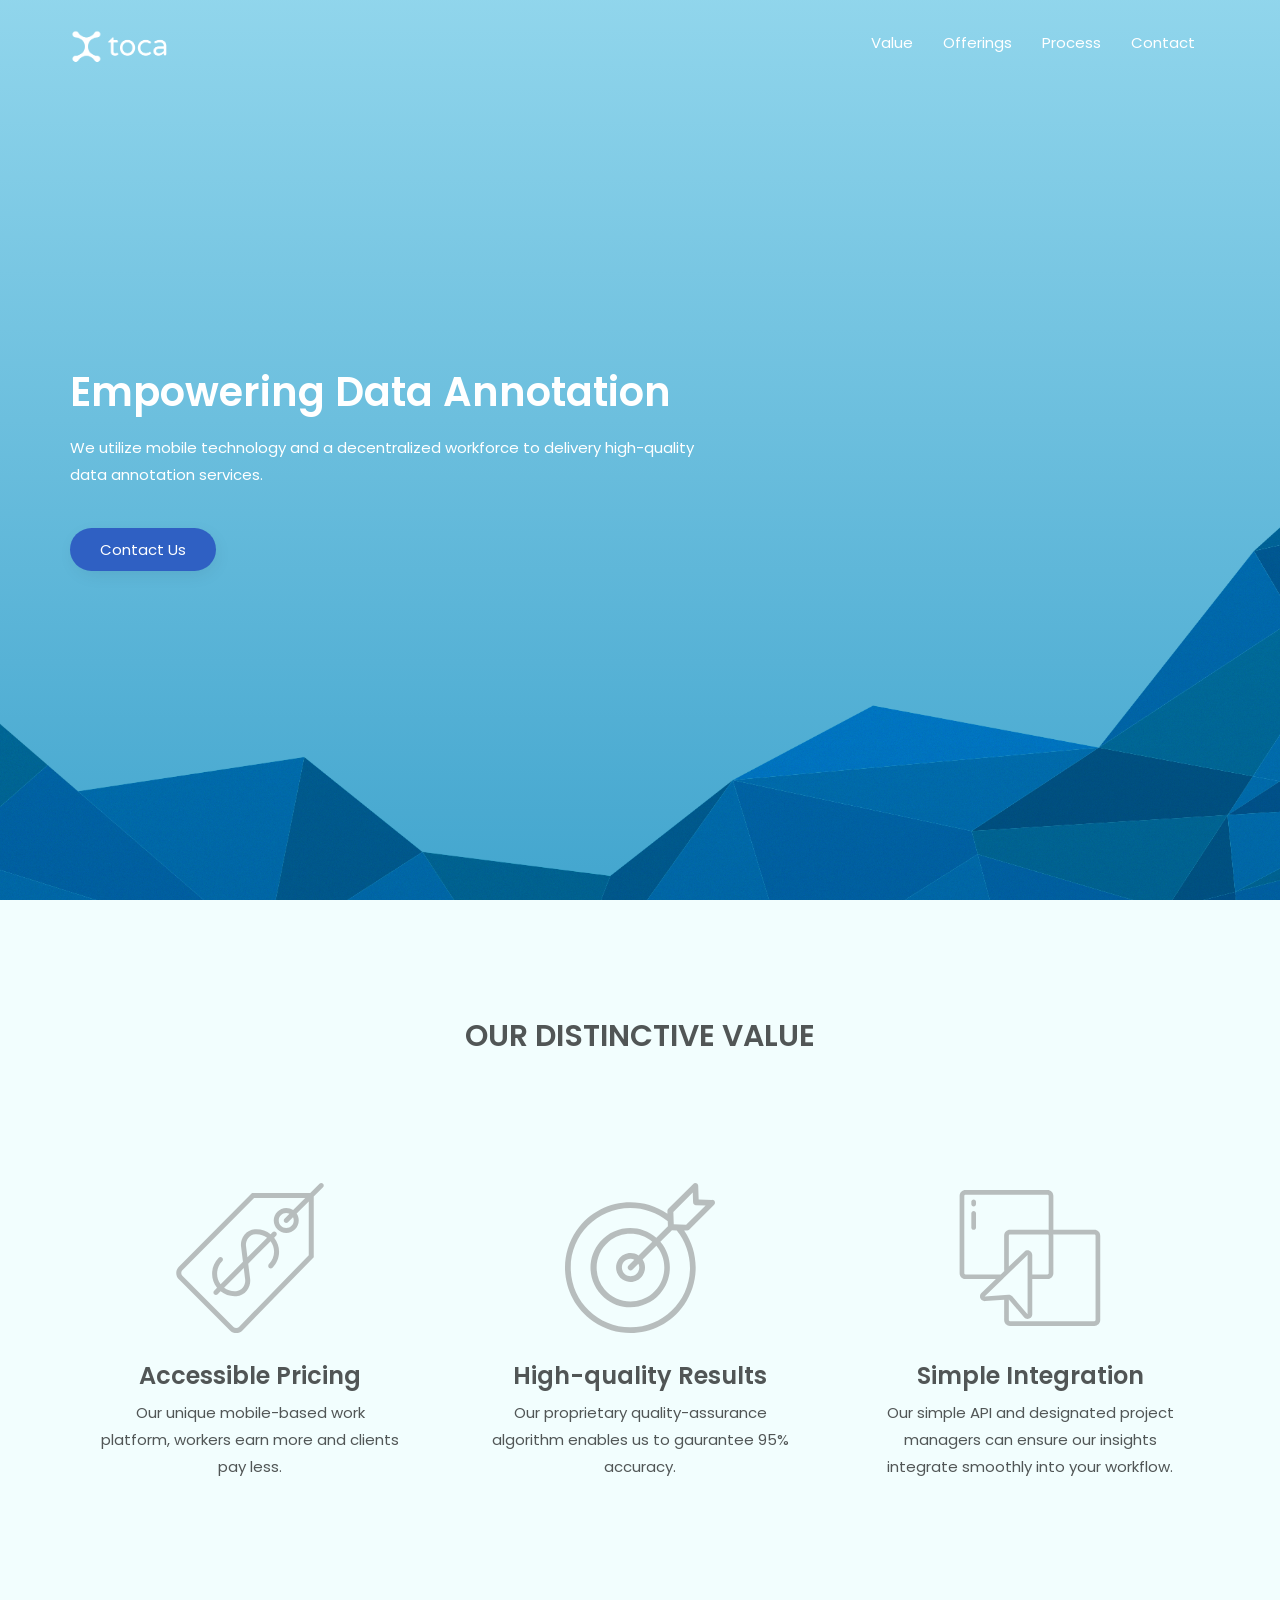
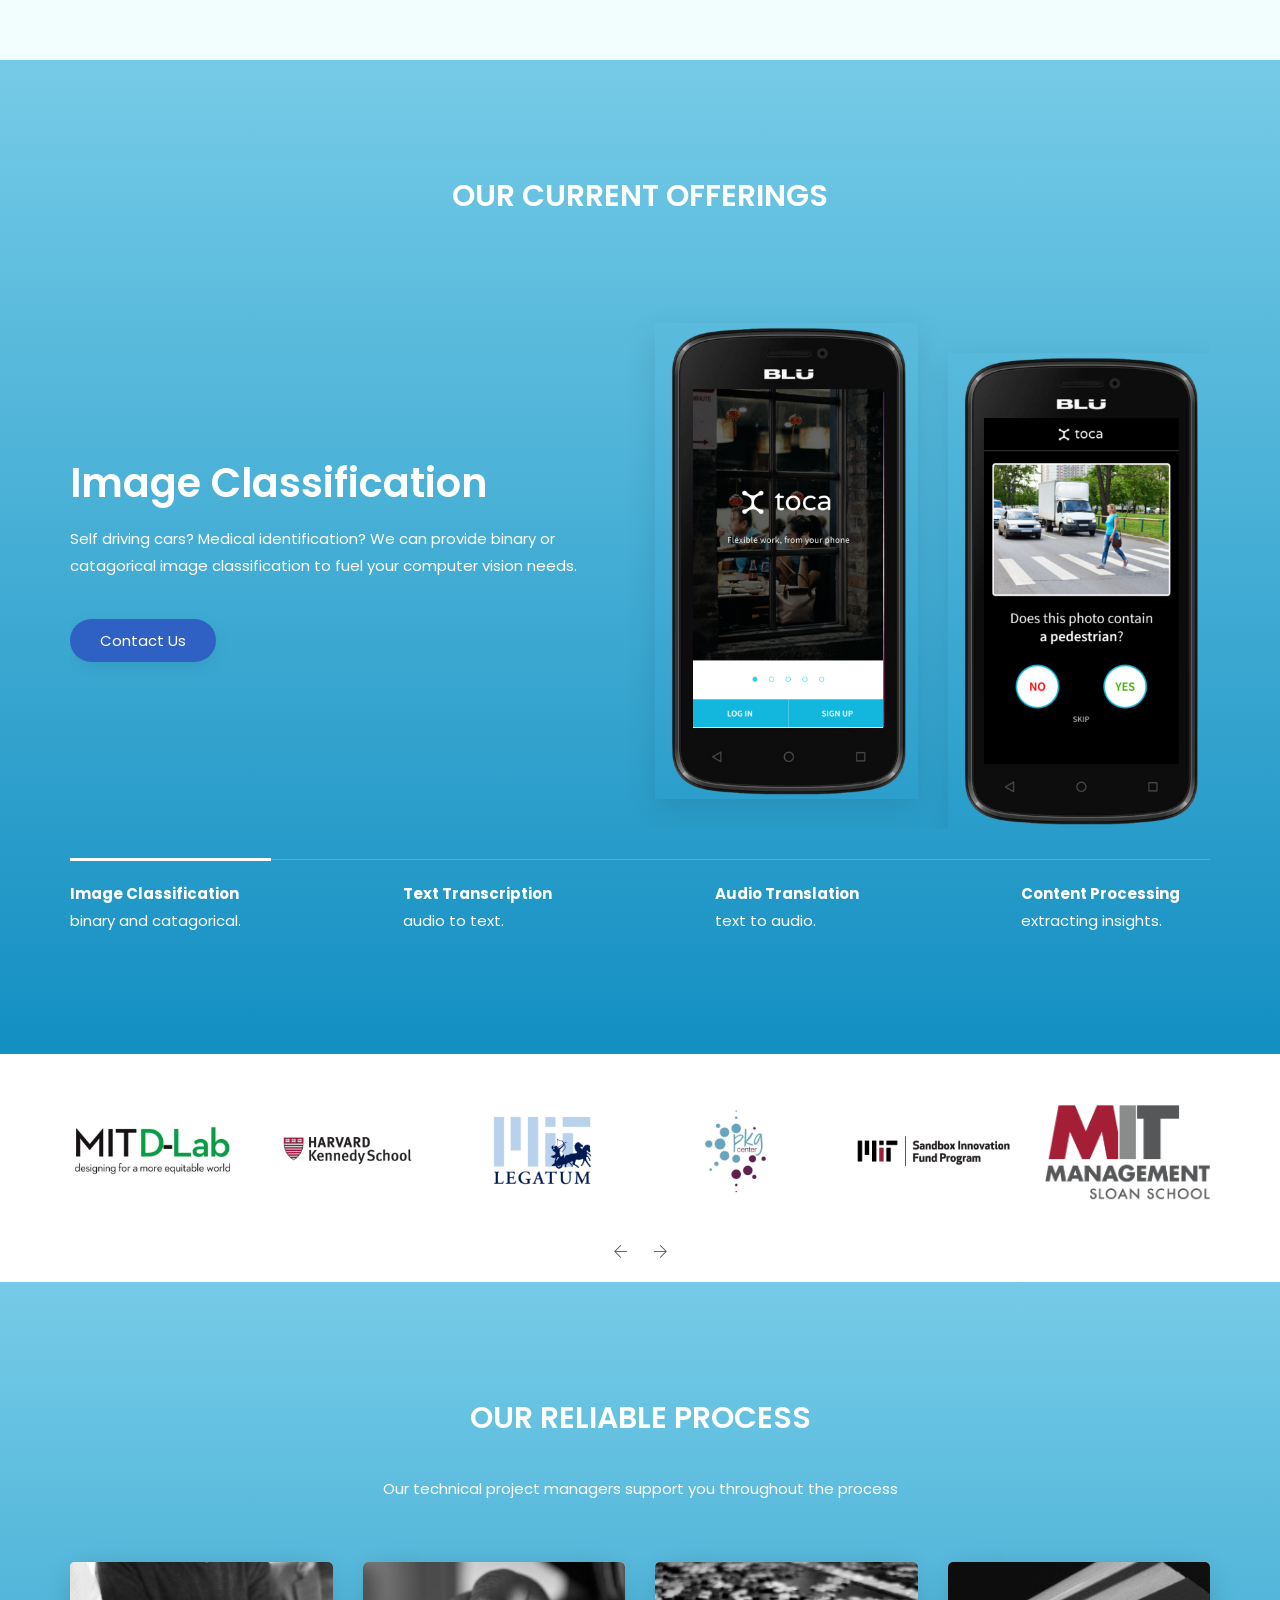
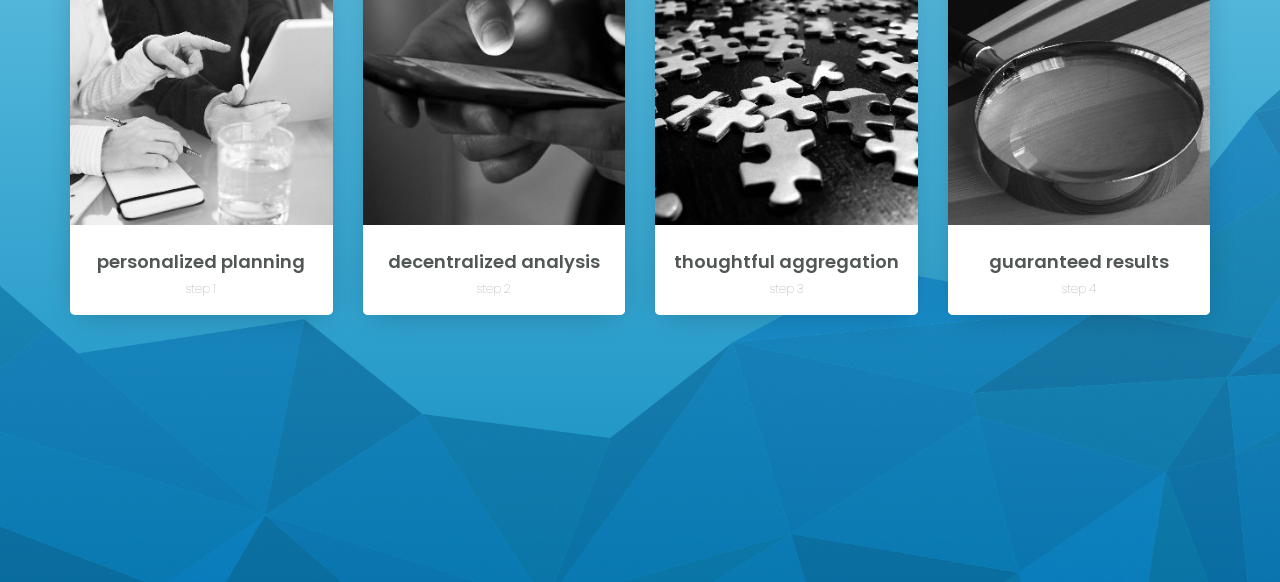
==== index.html @ 694d698c "Update client content and add user content" ====
<!doctype html>
<html class="no-js" lang="zxx">
<head>
    <meta charset="utf-8">
    <meta name="author" content="Toca-App">
    <meta name="description" content="Data annotation service company">
    <meta http-equiv="x-ua-compatible" content="ie=edge">
    <meta name="viewport" content="width=device-width, initial-scale=1.0">
    <title>Home</title>
    <link rel="apple-touch-icon" href="images/apple-touch-icon.png">
    <link rel="shortcut icon" type="image/ico" href="images/favicon.png" />
    <link rel="stylesheet" href="css/bootstrap.min.css">
    <link rel="stylesheet" href="css/owl.carousel.min.css">
    <link rel="stylesheet" href="css/themify-icons.css">
    <link rel="stylesheet" href="css/magnific-popup.css">
    <link rel="stylesheet" href="css/animate.css">
    <link rel="stylesheet" href="css/normalize.css">
    <link rel="stylesheet" href="style.css">
    <link rel="stylesheet" href="css/responsive.css">
    <script src="js/vendor/modernizr-2.8.3.min.js"></script>
</head>

<body data-spy="scroll" data-target="#primary-menu">
    <div class="preloader">
        <div class="sk-folding-cube">
            <div class="sk-cube1 sk-cube"></div>
            <div class="sk-cube2 sk-cube"></div>
            <div class="sk-cube4 sk-cube"></div>
            <div class="sk-cube3 sk-cube"></div>
        </div>
    </div>
    <div class="mainmenu-area" data-spy="affix" data-offset-top="100">
        <div class="container">
            <div class="navbar-header">
                <a href="#" class="navbar-brand logo">
                    <img src="images/icon.png" width="100px">              
                </a>
            </div>
            <nav class="collapse navbar-collapse" id="primary-menu">
                <ul class="nav navbar-nav navbar-right">
                    <li><a href="#value">Value</a></li>
                    <li><a href="#offerings">Offerings</a></li>
                    <li><a href="#process">Process</a></li>
                    <li><a href="contact.html">Contact</a></li>
                </ul>
            </nav>
        </div>
    </div>
    <header class="header-area overlay full-height relative v-center" id="home-page">
        <div class="absolute anlge-bg"></div>
        <div class="container">
            <div class="row v-center">
                <div class="col-xs-12 col-md-7 header-text">
                    <h2>Empowering Data Annotation</h2>
                    <p>We utilize mobile technology and a decentralized workforce to delivery high-quality data annotation services.</p>
                    <a href="contact.html" class="button">Contact Us</a>
                </div>
            </div>
        </div>
    </header>
    <section class="gray-bg section-padding" id="value">
        <div class="container">
            <div class="row">
                <div class="col-xs-12 col-sm-6 col-sm-offset-3 text-center">
                    <div class="page-title">
                        <h2>Our Distinctive Value</h2>
                    </div>
                </div>
            </div>
            <div class="row">
                <div class="col-xs-12 col-sm-6 col-md-4">
                    <div class="box">
                        <div class="box-icon">
                            <img src="images/value/price.svg" alt="" width="150">
                        </div>
                        <h3>Accessible Pricing</h3>
                        <p>Our unique mobile-based work platform, workers earn more and clients pay less.</p>
                    </div>
                </div>
                <div class="col-xs-12 col-sm-6 col-md-4">
                    <div class="box">
                        <div class="box-icon">
                            <img src="images/value/quality.svg" alt="" width="150">
                        </div>
                        <h3>High-quality Results</h3>
                        <p>Our proprietary quality-assurance algorithm enables us to gaurantee 95% accuracy.</p>
                    </div>
                </div>
                <div class="col-xs-12 col-sm-6 col-md-4">
                    <div class="box">
                        <div class="box-icon">
                            <img src="images/value/integration.svg" alt="" width="150">
                        </div>
                        <h3>Simple Integration</h3>
                        <p>Our simple API and designated project managers can ensure our insights integrate smoothly into your workflow.</p>
                    </div>
                </div>
            </div>
        </div>
    </section>
    <section class="angle-bg sky-bg section-padding" id="offerings">
        <div class="container">
            <div class="row">
                <div class="col-xs-12 col-sm-6 col-sm-offset-3 text-center">
                    <div class="page-title">
                        <h2>Our Current Offerings</h2>
                    </div>
                </div>
            </div>
            <div class="row">
                <div class="col-xs-12">
                    <div id="caption_slide" class="carousel slide caption-slider" data-ride="carousel">
                        <div class="carousel-inner" role="listbox">
                            <div class="item active row">
                                <div class="v-center">
                                    <div class="col-xs-12 col-md-6">
                                        <div class="caption-title" data-animation="animated fadeInUp">
                                            <h2>Image Classification</h2>
                                        </div>
                                        <div class="caption-desc" data-animation="animated fadeInUp">
                                            <p>Self driving cars? Medical identification? We can provide binary or catagorical image classification to fuel your computer vision needs. </p>
                                        </div>
                                        <div class="caption-button" data-animation="animated fadeInUp">
                                            <a href="contact.html" class="button">Contact Us</a>
                                        </div>
                                    </div>
                                    <div class="col-xs-6 col-md-3">
                                        <div class="caption-photo one" data-animation="animated fadeInRight">
                                            <img src="images/offerings/screen-log.png" alt="">
                                        </div>
                                    </div>
                                    <div class="col-xs-6 col-md-3">
                                        <div class="caption-photo two" data-animation="animated fadeInRight">
                                            <img src="images/offerings/screen-image.png" alt="">
                                        </div>
                                    </div>
                                </div>
                            </div>
                            <div class="item row">
                                <div class="v-center">
                                    <div class="col-xs-12 col-md-6">
                                        <div class="caption-title" data-animation="animated fadeInUp">
                                            <h2>Text Transcription</h2>
                                        </div>
                                        <div class="caption-desc" data-animation="animated fadeInUp">
                                            <p>Voice recognition? Instant translations? We can provide text transcription services to fuel your natural language processing development. </p>
                                        </div>
                                        <div class="caption-button" data-animation="animated fadeInUp">
                                            <a href="contact.html" class="button">Contact Us</a>
                                        </div>
                                    </div>
                                    <div class="col-xs-6 col-md-3">
                                        <div class="caption-photo one" data-animation="animated fadeInRight">
                                            <img src="images/offerings/screen-log.png" alt="">
                                        </div>
                                    </div>
                                    <div class="col-xs-6 col-md-3">
                                        <div class="caption-photo two" data-animation="animated fadeInRight">
                                            <img src="images/offerings/screen-menu.png" alt="">
                                        </div>
                                    </div>
                                </div>
                            </div>
                            <div class="item row">
                                <div class="v-center">
                                    <div class="col-xs-12 col-md-6">
                                        <div class="caption-title" data-animation="animated fadeInUp">
                                            <h2>Audio Translation</h2>
                                        </div>
                                        <div class="caption-desc" data-animation="animated fadeInUp">
                                            <p>Voice rendereing? Personal assistant development? We can provide audio translation to fuel your AI development.</p>
                                        </div>
                                        <div class="caption-button" data-animation="animated fadeInUp">
                                            <a href="contact.html" class="button">Contact Us</a>
                                        </div>
                                    </div>
                                    <div class="col-xs-6 col-md-3">
                                        <div class="caption-photo one" data-animation="animated fadeInRight">
                                            <img src="images/offerings/screen-log.png" alt="">
                                        </div>
                                    </div>
                                    <div class="col-xs-6 col-md-3">
                                        <div class="caption-photo two" data-animation="animated fadeInRight">
                                            <img src="images/offerings/screen-menu.png" alt="">
                                        </div>
                                    </div>
                                </div>
                            </div>
                            <div class="item row">
                                <div class="v-center">
                                    <div class="col-xs-12 col-md-6">
                                        <div class="caption-title" data-animation="animated fadeInUp">
                                            <h2>Content Processing</h2>
                                        </div>
                                        <div class="caption-desc" data-animation="animated fadeInUp">
                                            <p>Document classification? Summarizing? We can provide content processing to simplify your processes and workflows.</p>
                                        </div>
                                        <div class="caption-button" data-animation="animated fadeInUp">
                                            <a href="contact.html" class="button">Contact Us</a>
                                        </div>
                                    </div>
                                    <div class="col-xs-6 col-md-3">
                                        <div class="caption-photo one" data-animation="animated fadeInRight">
                                            <img src="images/offerings/screen-log.png" alt="">
                                        </div>
                                    </div>
                                    <div class="col-xs-6 col-md-3">
                                        <div class="caption-photo two" data-animation="animated fadeInRight">
                                            <img src="images/offerings/screen-menu.png" alt="">
                                        </div>
                                    </div>
                                </div>
                            </div>
                        </div>
                        <ol class="carousel-indicators caption-indector">
                            <li data-target="#caption_slide" data-slide-to="0" class="active">
                                <strong>Image Classification </strong> binary and catagorical.
                            </li>
                            <li data-target="#caption_slide" data-slide-to="1">
                                <strong>Text Transcription </strong> audio to text.
                            </li>
                            <li data-target="#caption_slide" data-slide-to="2">
                                <strong>Audio Translation </strong> text to audio.
                            </li>
                            <li data-target="#caption_slide" data-slide-to="3">
                                <strong>Content Processing</strong> extracting insights.
                            </li>
                        </ol>
                    </div>
                </div>
            </div>
        </div>
    </section>

    <section class="network-panel" id="network-panel">
        <div class="container">
            <div class="row text-center">
                <div class="col-xs-12">
                    <div class="clients">
                        <div class="item">
                            <img src="images/network/dlab.png" alt="D-Lab">
                        </div>
                        <div class="item">
                            <img src="images/network/hks.png" alt="Harvard Kennedy School">
                        </div>
                        <div class="item">
                            <img src="images/network/legatum.png" alt="Legatum Center">
                        </div>
                        <div class="item">
                            <img src="images/network/pkg.png" alt="PKG Center">
                        </div>
                        <div class="item">
                            <img src="images/network/sandbox.png" alt="Sandbox">
                        </div>
                        <div class="item">
                            <img src="images/network/mit_sloan_logo.jpg" alt="MIT Sloan">
                        </div>
                    </div>
                </div>
            </div>
        </div>
    </section>

    <footer class="footer-area relative sky-bg full-height" id="process">
        <div class="absolute footer-bg"></div>
        <div class="footer-top">
            <div class="container">
                <div class="row">
                    <div class="col-xs-12 col-sm-6 col-sm-offset-3 text-center">
                        <div class="page-title">
                            <h2>Our Reliable Process</h2>
                            <p>Our technical project managers support you throughout the process</p>
                        </div>
                    </div>
                </div>
                <div class="row">
                    <div class="col-xs-12 col-sm-6 col-md-3">
                        <div class="single-step">
                            <div class="step-photo">
                                <img src="images/process/conversation.jpg" alt="">
                            </div>
                            <div>
                                </br>
                                <h4>personalized planning</h4>
                                <h6>step 1</h6>
                            </div>
                            <h5 class="social-menu">
                                through a personal conversation, we will craft a service plan together
                            </h5>
                        </div>
                    </div>
                    <div class="col-xs-12 col-sm-6 col-md-3">
                        <div class="single-step">
                            <div class="step-photo">
                                <img src="images/process/decentralized.jpg" alt="">
                            </div>
                            <div>
                                </br>
                                <h4>decentralized analysis</h4>
                                <h6>step 2</h6>
                            </div>
                            <h5 class="social-menu">
                                leveraging our decentralized workforce, we will get eyes on your data quickly and efficiently.
                            </h5>
                        </div>
                    </div>
                    <div class="col-xs-12 col-sm-6 col-md-3">
                        <div class="single-step">
                            <div class="step-photo">
                                <img src="images/process/aggregate.jpg" alt="">
                            </div>
                            <div>
                                </br>
                                <h4>thoughtful aggregation</h4>
                                <h6>step 3</h6>
                            </div>
                            <h5 class="social-menu">
                                employing our proprietary aggregation algorithm, we can optimize your results.
                            </h5>
                        </div>
                    </div>
                    <div class="col-xs-12 col-sm-6 col-md-3">
                        <div class="single-step">
                            <div class="step-photo">
                                <img src="images/process/results.jpg" alt="">
                            </div>
                            <div>
                                </br>
                                <h4>guaranteed results</h4>
                                <h6>step 4</h6>
                            </div>
                            <h5 class="social-menu">
                                through our industry-leading process, we guarantee accurate, on-time results.
                            </h5>
                        </div>
                    </div>
                </div>
            </div>
        </div>
    </footer>
    <script src="js/vendor/jquery-1.12.4.min.js"></script>
    <script src="js/vendor/bootstrap.min.js"></script>
    <script src="js/owl.carousel.min.js"></script>
    <script src="js/contact-form.js"></script>
    <script src="js/jquery.parallax-1.1.3.js"></script>
    <script src="js/scrollUp.min.js"></script>
    <script src="js/magnific-popup.min.js"></script>
    <script src="js/wow.min.js"></script>
    <script src="js/main.js"></script>
</body>
</html>
---- css/themify-icons.css ----
@font-face {
	font-family: 'themify';
	src:url('../fonts/themify.eot?-fvbane');
	src:url('../fonts/themify.eot?#iefix-fvbane') format('embedded-opentype'),
		url('../fonts/themify.woff?-fvbane') format('woff'),
		url('../fonts/themify.ttf?-fvbane') format('truetype'),
		url('../fonts/themify.svg?-fvbane#themify') format('svg');
	font-weight: normal;
	font-style: normal;
}

[class^="ti-"], [class*=" ti-"] {
	font-family: 'themify';
	speak: none;
	font-style: normal;
	font-weight: normal;
	font-variant: normal;
	text-transform: none;
	line-height: 1;

	/* Better Font Rendering =========== */
	-webkit-font-smoothing: antialiased;
	-moz-osx-font-smoothing: grayscale;
}

.ti-wand:before {
	content: "\e600";
}
.ti-volume:before {
	content: "\e601";
}
.ti-user:before {
	content: "\e602";
}
.ti-unlock:before {
	content: "\e603";
}
.ti-unlink:before {
	content: "\e604";
}
.ti-trash:before {
	content: "\e605";
}
.ti-thought:before {
	content: "\e606";
}
.ti-target:before {
	content: "\e607";
}
.ti-tag:before {
	content: "\e608";
}
.ti-tablet:before {
	content: "\e609";
}
.ti-star:before {
	content: "\e60a";
}
.ti-spray:before {
	content: "\e60b";
}
.ti-signal:before {
	content: "\e60c";
}
.ti-shopping-cart:before {
	content: "\e60d";
}
.ti-shopping-cart-full:before {
	content: "\e60e";
}
.ti-settings:before {
	content: "\e60f";
}
.ti-search:before {
	content: "\e610";
}
.ti-zoom-in:before {
	content: "\e611";
}
.ti-zoom-out:before {
	content: "\e612";
}
.ti-cut:before {
	content: "\e613";
}
.ti-ruler:before {
	content: "\e614";
}
.ti-ruler-pencil:before {
	content: "\e615";
}
.ti-ruler-alt:before {
	content: "\e616";
}
.ti-bookmark:before {
	content: "\e617";
}
.ti-bookmark-alt:before {
	content: "\e618";
}
.ti-reload:before {
	content: "\e619";
}
.ti-plus:before {
	content: "\e61a";
}
.ti-pin:before {
	content: "\e61b";
}
.ti-pencil:before {
	content: "\e61c";
}
.ti-pencil-alt:before {
	content: "\e61d";
}
.ti-paint-roller:before {
	content: "\e61e";
}
.ti-paint-bucket:before {
	content: "\e61f";
}
.ti-na:before {
	content: "\e620";
}
.ti-mobile:before {
	content: "\e621";
}
.ti-minus:before {
	content: "\e622";
}
.ti-medall:before {
	content: "\e623";
}
.ti-medall-alt:before {
	content: "\e624";
}
.ti-marker:before {
	content: "\e625";
}
.ti-marker-alt:before {
	content: "\e626";
}
.ti-arrow-up:before {
	content: "\e627";
}
.ti-arrow-right:before {
	content: "\e628";
}
.ti-arrow-left:before {
	content: "\e629";
}
.ti-arrow-down:before {
	content: "\e62a";
}
.ti-lock:before {
	content: "\e62b";
}
.ti-location-arrow:before {
	content: "\e62c";
}
.ti-link:before {
	content: "\e62d";
}
.ti-layout:before {
	content: "\e62e";
}
.ti-layers:before {
	content: "\e62f";
}
.ti-layers-alt:before {
	content: "\e630";
}
.ti-key:before {
	content: "\e631";
}
.ti-import:before {
	content: "\e632";
}
.ti-image:before {
	content: "\e633";
}
.ti-heart:before {
	content: "\e634";
}
.ti-heart-broken:before {
	content: "\e635";
}
.ti-hand-stop:before {
	content: "\e636";
}
.ti-hand-open:before {
	content: "\e637";
}
.ti-hand-drag:before {
	content: "\e638";
}
.ti-folder:before {
	content: "\e639";
}
.ti-flag:before {
	content: "\e63a";
}
.ti-flag-alt:before {
	content: "\e63b";
}
.ti-flag-alt-2:before {
	content: "\e63c";
}
.ti-eye:before {
	content: "\e63d";
}
.ti-export:before {
	content: "\e63e";
}
.ti-exchange-vertical:before {
	content: "\e63f";
}
.ti-desktop:before {
	content: "\e640";
}
.ti-cup:before {
	content: "\e641";
}
.ti-crown:before {
	content: "\e642";
}
.ti-comments:before {
	content: "\e643";
}
.ti-comment:before {
	content: "\e644";
}
.ti-comment-alt:before {
	content: "\e645";
}
.ti-close:before {
	content: "\e646";
}
.ti-clip:before {
	content: "\e647";
}
.ti-angle-up:before {
	content: "\e648";
}
.ti-angle-right:before {
	content: "\e649";
}
.ti-angle-left:before {
	content: "\e64a";
}
.ti-angle-down:before {
	content: "\e64b";
}
.ti-check:before {
	content: "\e64c";
}
.ti-check-box:before {
	content: "\e64d";
}
.ti-camera:before {
	content: "\e64e";
}
.ti-announcement:before {
	content: "\e64f";
}
.ti-brush:before {
	content: "\e650";
}
.ti-briefcase:before {
	content: "\e651";
}
.ti-bolt:before {
	content: "\e652";
}
.ti-bolt-alt:before {
	content: "\e653";
}
.ti-blackboard:before {
	content: "\e654";
}
.ti-bag:before {
	content: "\e655";
}
.ti-move:before {
	content: "\e656";
}
.ti-arrows-vertical:before {
	content: "\e657";
}
.ti-arrows-horizontal:before {
	content: "\e658";
}
.ti-fullscreen:before {
	content: "\e659";
}
.ti-arrow-top-right:before {
	content: "\e65a";
}
.ti-arrow-top-left:before {
	content: "\e65b";
}
.ti-arrow-circle-up:before {
	content: "\e65c";
}
.ti-arrow-circle-right:before {
	content: "\e65d";
}
.ti-arrow-circle-left:before {
	content: "\e65e";
}
.ti-arrow-circle-down:before {
	content: "\e65f";
}
.ti-angle-double-up:before {
	content: "\e660";
}
.ti-angle-double-right:before {
	content: "\e661";
}
.ti-angle-double-left:before {
	content: "\e662";
}
.ti-angle-double-down:before {
	content: "\e663";
}
.ti-zip:before {
	content: "\e664";
}
.ti-world:before {
	content: "\e665";
}
.ti-wheelchair:before {
	content: "\e666";
}
.ti-view-list:before {
	content: "\e667";
}
.ti-view-list-alt:before {
	content: "\e668";
}
.ti-view-grid:before {
	content: "\e669";
}
.ti-uppercase:before {
	content: "\e66a";
}
.ti-upload:before {
	content: "\e66b";
}
.ti-underline:before {
	content: "\e66c";
}
.ti-truck:before {
	content: "\e66d";
}
.ti-timer:before {
	content: "\e66e";
}
.ti-ticket:before {
	content: "\e66f";
}
.ti-thumb-up:before {
	content: "\e670";
}
.ti-thumb-down:before {
	content: "\e671";
}
.ti-text:before {
	content: "\e672";
}
.ti-stats-up:before {
	content: "\e673";
}
.ti-stats-down:before {
	content: "\e674";
}
.ti-split-v:before {
	content: "\e675";
}
.ti-split-h:before {
	content: "\e676";
}
.ti-smallcap:before {
	content: "\e677";
}
.ti-shine:before {
	content: "\e678";
}
.ti-shift-right:before {
	content: "\e679";
}
.ti-shift-left:before {
	content: "\e67a";
}
.ti-shield:before {
	content: "\e67b";
}
.ti-notepad:before {
	content: "\e67c";
}
.ti-server:before {
	content: "\e67d";
}
.ti-quote-right:before {
	content: "\e67e";
}
.ti-quote-left:before {
	content: "\e67f";
}
.ti-pulse:before {
	content: "\e680";
}
.ti-printer:before {
	content: "\e681";
}
.ti-power-off:before {
	content: "\e682";
}
.ti-plug:before {
	content: "\e683";
}
.ti-pie-chart:before {
	content: "\e684";
}
.ti-paragraph:before {
	content: "\e685";
}
.ti-panel:before {
	content: "\e686";
}
.ti-package:before {
	content: "\e687";
}
.ti-music:before {
	content: "\e688";
}
.ti-music-alt:before {
	content: "\e689";
}
.ti-mouse:before {
	content: "\e68a";
}
.ti-mouse-alt:before {
	content: "\e68b";
}
.ti-money:before {
	content: "\e68c";
}
.ti-microphone:before {
	content: "\e68d";
}
.ti-menu:before {
	content: "\e68e";
}
.ti-menu-alt:before {
	content: "\e68f";
}
.ti-map:before {
	content: "\e690";
}
.ti-map-alt:before {
	content: "\e691";
}
.ti-loop:before {
	content: "\e692";
}
.ti-location-pin:before {
	content: "\e693";
}
.ti-list:before {
	content: "\e694";
}
.ti-light-bulb:before {
	content: "\e695";
}
.ti-Italic:before {
	content: "\e696";
}
.ti-info:before {
	content: "\e697";
}
.ti-infinite:before {
	content: "\e698";
}
.ti-id-badge:before {
	content: "\e699";
}
.ti-hummer:before {
	content: "\e69a";
}
.ti-home:before {
	content: "\e69b";
}
.ti-help:before {
	content: "\e69c";
}
.ti-headphone:before {
	content: "\e69d";
}
.ti-harddrives:before {
	content: "\e69e";
}
.ti-harddrive:before {
	content: "\e69f";
}
.ti-gift:before {
	content: "\e6a0";
}
.ti-game:before {
	content: "\e6a1";
}
.ti-filter:before {
	content: "\e6a2";
}
.ti-files:before {
	content: "\e6a3";
}
.ti-file:before {
	content: "\e6a4";
}
.ti-eraser:before {
	content: "\e6a5";
}
.ti-envelope:before {
	content: "\e6a6";
}
.ti-download:before {
	content: "\e6a7";
}
.ti-direction:before {
	content: "\e6a8";
}
.ti-direction-alt:before {
	content: "\e6a9";
}
.ti-dashboard:before {
	content: "\e6aa";
}
.ti-control-stop:before {
	content: "\e6ab";
}
.ti-control-shuffle:before {
	content: "\e6ac";
}
.ti-control-play:before {
	content: "\e6ad";
}
.ti-control-pause:before {
	content: "\e6ae";
}
.ti-control-forward:before {
	content: "\e6af";
}
.ti-control-backward:before {
	content: "\e6b0";
}
.ti-cloud:before {
	content: "\e6b1";
}
.ti-cloud-up:before {
	content: "\e6b2";
}
.ti-cloud-down:before {
	content: "\e6b3";
}
.ti-clipboard:before {
	content: "\e6b4";
}
.ti-car:before {
	content: "\e6b5";
}
.ti-calendar:before {
	content: "\e6b6";
}
.ti-book:before {
	content: "\e6b7";
}
.ti-bell:before {
	content: "\e6b8";
}
.ti-basketball:before {
	content: "\e6b9";
}
.ti-bar-chart:before {
	content: "\e6ba";
}
.ti-bar-chart-alt:before {
	content: "\e6bb";
}
.ti-back-right:before {
	content: "\e6bc";
}
.ti-back-left:before {
	content: "\e6bd";
}
.ti-arrows-corner:before {
	content: "\e6be";
}
.ti-archive:before {
	content: "\e6bf";
}
.ti-anchor:before {
	content: "\e6c0";
}
.ti-align-right:before {
	content: "\e6c1";
}
.ti-align-left:before {
	content: "\e6c2";
}
.ti-align-justify:before {
	content: "\e6c3";
}
.ti-align-center:before {
	content: "\e6c4";
}
.ti-alert:before {
	content: "\e6c5";
}
.ti-alarm-clock:before {
	content: "\e6c6";
}
.ti-agenda:before {
	content: "\e6c7";
}
.ti-write:before {
	content: "\e6c8";
}
.ti-window:before {
	content: "\e6c9";
}
.ti-widgetized:before {
	content: "\e6ca";
}
.ti-widget:before {
	content: "\e6cb";
}
.ti-widget-alt:before {
	content: "\e6cc";
}
.ti-wallet:before {
	content: "\e6cd";
}
.ti-video-clapper:before {
	content: "\e6ce";
}
.ti-video-camera:before {
	content: "\e6cf";
}
.ti-vector:before {
	content: "\e6d0";
}
.ti-themify-logo:before {
	content: "\e6d1";
}
.ti-themify-favicon:before {
	content: "\e6d2";
}
.ti-themify-favicon-alt:before {
	content: "\e6d3";
}
.ti-support:before {
	content: "\e6d4";
}
.ti-stamp:before {
	content: "\e6d5";
}
.ti-split-v-alt:before {
	content: "\e6d6";
}
.ti-slice:before {
	content: "\e6d7";
}
.ti-shortcode:before {
	content: "\e6d8";
}
.ti-shift-right-alt:before {
	content: "\e6d9";
}
.ti-shift-left-alt:before {
	content: "\e6da";
}
.ti-ruler-alt-2:before {
	content: "\e6db";
}
.ti-receipt:before {
	content: "\e6dc";
}
.ti-pin2:before {
	content: "\e6dd";
}
.ti-pin-alt:before {
	content: "\e6de";
}
.ti-pencil-alt2:before {
	content: "\e6df";
}
.ti-palette:before {
	content: "\e6e0";
}
.ti-more:before {
	content: "\e6e1";
}
.ti-more-alt:before {
	content: "\e6e2";
}
.ti-microphone-alt:before {
	content: "\e6e3";
}
.ti-magnet:before {
	content: "\e6e4";
}
.ti-line-double:before {
	content: "\e6e5";
}
.ti-line-dotted:before {
	content: "\e6e6";
}
.ti-line-dashed:before {
	content: "\e6e7";
}
.ti-layout-width-full:before {
	content: "\e6e8";
}
.ti-layout-width-default:before {
	content: "\e6e9";
}
.ti-layout-width-default-alt:before {
	content: "\e6ea";
}
.ti-layout-tab:before {
	content: "\e6eb";
}
.ti-layout-tab-window:before {
	content: "\e6ec";
}
.ti-layout-tab-v:before {
	content: "\e6ed";
}
.ti-layout-tab-min:before {
	content: "\e6ee";
}
.ti-layout-slider:before {
	content: "\e6ef";
}
.ti-layout-slider-alt:before {
	content: "\e6f0";
}
.ti-layout-sidebar-right:before {
	content: "\e6f1";
}
.ti-layout-sidebar-none:before {
	content: "\e6f2";
}
.ti-layout-sidebar-left:before {
	content: "\e6f3";
}
.ti-layout-placeholder:before {
	content: "\e6f4";
}
.ti-layout-menu:before {
	content: "\e6f5";
}
.ti-layout-menu-v:before {
	content: "\e6f6";
}
.ti-layout-menu-separated:before {
	content: "\e6f7";
}
.ti-layout-menu-full:before {
	content: "\e6f8";
}
.ti-layout-media-right-alt:before {
	content: "\e6f9";
}
.ti-layout-media-right:before {
	content: "\e6fa";
}
.ti-layout-media-overlay:before {
	content: "\e6fb";
}
.ti-layout-media-overlay-alt:before {
	content: "\e6fc";
}
.ti-layout-media-overlay-alt-2:before {
	content: "\e6fd";
}
.ti-layout-media-left-alt:before {
	content: "\e6fe";
}
.ti-layout-media-left:before {
	content: "\e6ff";
}
.ti-layout-media-center-alt:before {
	content: "\e700";
}
.ti-layout-media-center:before {
	content: "\e701";
}
.ti-layout-list-thumb:before {
	content: "\e702";
}
.ti-layout-list-thumb-alt:before {
	content: "\e703";
}
.ti-layout-list-post:before {
	content: "\e704";
}
.ti-layout-list-large-image:before {
	content: "\e705";
}
.ti-layout-line-solid:before {
	content: "\e706";
}
.ti-layout-grid4:before {
	content: "\e707";
}
.ti-layout-grid3:before {
	content: "\e708";
}
.ti-layout-grid2:before {
	content: "\e709";
}
.ti-layout-grid2-thumb:before {
	content: "\e70a";
}
.ti-layout-cta-right:before {
	content: "\e70b";
}
.ti-layout-cta-left:before {
	content: "\e70c";
}
.ti-layout-cta-center:before {
	content: "\e70d";
}
.ti-layout-cta-btn-right:before {
	content: "\e70e";
}
.ti-layout-cta-btn-left:before {
	content: "\e70f";
}
.ti-layout-column4:before {
	content: "\e710";
}
.ti-layout-column3:before {
	content: "\e711";
}
.ti-layout-column2:before {
	content: "\e712";
}
.ti-layout-accordion-separated:before {
	content: "\e713";
}
.ti-layout-accordion-merged:before {
	content: "\e714";
}
.ti-layout-accordion-list:before {
	content: "\e715";
}
.ti-ink-pen:before {
	content: "\e716";
}
.ti-info-alt:before {
	content: "\e717";
}
.ti-help-alt:before {
	content: "\e718";
}
.ti-headphone-alt:before {
	content: "\e719";
}
.ti-hand-point-up:before {
	content: "\e71a";
}
.ti-hand-point-right:before {
	content: "\e71b";
}
.ti-hand-point-left:before {
	content: "\e71c";
}
.ti-hand-point-down:before {
	content: "\e71d";
}
.ti-gallery:before {
	content: "\e71e";
}
.ti-face-smile:before {
	content: "\e71f";
}
.ti-face-sad:before {
	content: "\e720";
}
.ti-credit-card:before {
	content: "\e721";
}
.ti-control-skip-forward:before {
	content: "\e722";
}
.ti-control-skip-backward:before {
	content: "\e723";
}
.ti-control-record:before {
	content: "\e724";
}
.ti-control-eject:before {
	content: "\e725";
}
.ti-comments-smiley:before {
	content: "\e726";
}
.ti-brush-alt:before {
	content: "\e727";
}
.ti-youtube:before {
	content: "\e728";
}
.ti-vimeo:before {
	content: "\e729";
}
.ti-twitter:before {
	content: "\e72a";
}
.ti-time:before {
	content: "\e72b";
}
.ti-tumblr:before {
	content: "\e72c";
}
.ti-skype:before {
	content: "\e72d";
}
.ti-share:before {
	content: "\e72e";
}
.ti-share-alt:before {
	content: "\e72f";
}
.ti-rocket:before {
	content: "\e730";
}
.ti-pinterest:before {
	content: "\e731";
}
.ti-new-window:before {
	content: "\e732";
}
.ti-microsoft:before {
	content: "\e733";
}
.ti-list-ol:before {
	content: "\e734";
}
.ti-linkedin:before {
	content: "\e735";
}
.ti-layout-sidebar-2:before {
	content: "\e736";
}
.ti-layout-grid4-alt:before {
	content: "\e737";
}
.ti-layout-grid3-alt:before {
	content: "\e738";
}
.ti-layout-grid2-alt:before {
	content: "\e739";
}
.ti-layout-column4-alt:before {
	content: "\e73a";
}
.ti-layout-column3-alt:before {
	content: "\e73b";
}
.ti-layout-column2-alt:before {
	content: "\e73c";
}
.ti-instagram:before {
	content: "\e73d";
}
.ti-google:before {
	content: "\e73e";
}
.ti-github:before {
	content: "\e73f";
}
.ti-flickr:before {
	content: "\e740";
}
.ti-facebook:before {
	content: "\e741";
}
.ti-dropbox:before {
	content: "\e742";
}
.ti-dribbble:before {
	content: "\e743";
}
.ti-apple:before {
	content: "\e744";
}
.ti-android:before {
	content: "\e745";
}
.ti-save:before {
	content: "\e746";
}
.ti-save-alt:before {
	content: "\e747";
}
.ti-yahoo:before {
	content: "\e748";
}
.ti-wordpress:before {
	content: "\e749";
}
.ti-vimeo-alt:before {
	content: "\e74a";
}
.ti-twitter-alt:before {
	content: "\e74b";
}
.ti-tumblr-alt:before {
	content: "\e74c";
}
.ti-trello:before {
	content: "\e74d";
}
.ti-stack-overflow:before {
	content: "\e74e";
}
.ti-soundcloud:before {
	content: "\e74f";
}
.ti-sharethis:before {
	content: "\e750";
}
.ti-sharethis-alt:before {
	content: "\e751";
}
.ti-reddit:before {
	content: "\e752";
}
.ti-pinterest-alt:before {
	content: "\e753";
}
.ti-microsoft-alt:before {
	content: "\e754";
}
.ti-linux:before {
	content: "\e755";
}
.ti-jsfiddle:before {
	content: "\e756";
}
.ti-joomla:before {
	content: "\e757";
}
.ti-html5:before {
	content: "\e758";
}
.ti-flickr-alt:before {
	content: "\e759";
}
.ti-email:before {
	content: "\e75a";
}
.ti-drupal:before {
	content: "\e75b";
}
.ti-dropbox-alt:before {
	content: "\e75c";
}
.ti-css3:before {
	content: "\e75d";
}
.ti-rss:before {
	content: "\e75e";
}
.ti-rss-alt:before {
	content: "\e75f";
}
---- style.css ----
/*----------------------------------------------------------------------------------- Template Name: New HTML5 Template, Template URI: http://www.themectg.com Description: This is html5 template Author: Themectg Author URI: http://www.themectg.com Version: 1.0 ----------------------------------------------------------------------------------- CSS INDEX =================== 1. Google font 2. Theme Default CSS 3. Helper-class 4. Button-style 5. Mainmenu-area 6. Section-Background 7. Header-style 8. Headline-style 9. Skills-area 10. Service-area 11. Work-area 12. Team-area 13. Bar-effect-css 14. Masp style 15. Form-style 16. Scroll-To-Top-Button 17. Preloader-css -----------------------------------------------------------------------------------*/
/*----------------- 1. Google font ------------------*/
 @import url('https://fonts.googleapis.com/css?family=Poppins:300,400,500,600,700');
/*------------------- 2. Theme Default CSS --------------------*/
/*.circle-icon {
     box-shadow: 0px 9px 32px 0px rgba(0, 0, 0, 0.07);
     padding: 10px;
     width: 100px;
     height: 100px;
     border-radius: 50%;
     margin-bottom: 1.5rem;
     background-color: #FFF;
     color: #f5378e;
     font-size: 48px;
     text-align: center;
     line-height: 80px;
     font-weight: 300;
     transition: all 0.3s ease;
}
 @media (max-width:992px) {
     .circle-icon {
         width: 70px;
         height: 70px;
         font-size: 28px;
         line-height: 50px;
    }
}
 .media-body{
     flex: 1;
     flex-grow: 1;
     flex-shrink: 1;
     flex-basis: 0%;
}
 .ui-steps li:hover .circle-icon {
     background-image: -moz-linear-gradient( 122deg, #e6388e 0%, #fb378e 100%);
     background-image: -webkit-linear-gradient( 122deg, #e6388e 0%, #fb378e 100%);
     background-image: -ms-linear-gradient( 122deg, #e6388e 0%, #fb378e 100%);
     background-image: linear-gradient( 122deg, #e6388e 0%, #fb378e 100%);
     box-shadow: 0px 9px 32px 0px rgba(0, 0, 0, 0.09);
     color: #FFF;
}
 a {
     text-decoration: none;
     outline: none;
     -webkit-transition: 0.4s;
     transition: 0.4s;
     color: #333333;
}
*/
 input:focus, button:focus, a:focus, a:hover {
     text-decoration: none;
     outline: none;
     color: #000000;
}
 img {
     max-width: 100%;
     height: auto;
}
 h1, h2, h3, h4, h5, h6 {
     margin: 0 0 10px;
     font-weight: 600;
}
 html, body {
     height: 100% 
}
 body {
     font-family: 'Poppins', sans-serif;
     font-weight: 400;
     font-size: 15px;
     line-height: 1.8;
     color: #515656;
}
/* Remove Chrome Input Field's Unwanted Yellow Background Color */
 input:-webkit-autofill, input:-webkit-autofill:hover, input:-webkit-autofill:focus {
     -webkit-box-shadow: 0 0 0px 1000px white inset !important;
}
/** *Helper-Classes **/
 .full-height {
     width: 100%;
     height: 100vh;
}
 .part-height {
     width: 100%;
     height: 75vh;
}
 .relative {
     position: relative;
}
 .fixed, .absolute {
     position: absolute;
     left: 0;
     top: 0;
     width: 100%;
     height: 100%;
}
 .fixed {
     position: fixed;
}
 .v-center {
     display: -webkit-box;
     display: -ms-flexbox;
     display: flex;
     -webkit-box-align: center;
     -ms-flex-align: center;
     align-items: center;
     -ms-flex-line-pack: center;
     align-content: center;
     -ms-flex-wrap: wrap;
     flex-wrap: wrap 
}
 .section-padding {
     padding: 120px 0;
}
 .social-menu {
     list-style: none;
     margin: 0;
     padding: 10px;
}
 .social-menu li {
     display: inline-block;
     margin: 0 3px;
}
 .social-menu li a {
     display: block;
     width: 36px;
     height: 36px;
     text-align: center;
     line-height: 2.5em;
     background-color: #ffffff;
     color: #138fc2;
     border-radius: 100px;
     -webkit-box-shadow: 0 0 0 0 rgba(0, 0, 0, 0.1);
     box-shadow: 0 0 0 0 rgba(0, 0, 0, 0.1);
     font-size: 15px;
}
 .social-menu li a:hover {
     background-color: #138fc2;
     color: #ffffff;
     -webkit-box-shadow: 3px 3px 5px 0 rgba(0, 0, 0, 0.1);
     box-shadow: 3px 3px 5px 0 rgba(0, 0, 0, 0.1);
}
/** *Default Background Class **/
 .overlay:before, .sky-bg {
     background: #75cbe7;
     background: -webkit-gradient(linear, left top, left bottom, from(#75cbe7), to(#138fc2));
     background: linear-gradient(to bottom, #75cbe7 0%, #138fc2 100%);
     filter: progid:DXImageTransform.Microsoft.gradient( startColorstr='#75cbe7', endColorstr='#138fc2', GradientType=0);
     color: #ffffff;
}
 .bright-blue-bg {
     background: #white;
     background: -webkit-gradient(linear, left top, left bottom, from(#b477f7), to(#00e7ff));
     background: linear-gradient(to bottom, #b477f7 0%, #00e7ff 100%);
     filter: progid:DXImageTransform.Microsoft.gradient( startColorstr='#75cbe7', endColorstr='#138fc2', GradientType=0);
     color: #ffffff;
}
 .gray-bg {
     background-color: #f2fefe;
}
 .navy-bg {
     background-color: #ffffff;
}
/** *Default Button **/
 .button {
     display: inline-block;
     padding: 8px 30px;
     border-radius: 50px;
     color: #ffffff;
     background-color: #2f60c3;
     -webkit-transition: 0.3s;
     transition: 0.3s;
     border: none;
     -webkit-box-shadow: 2px 5px 20px -5px rgba(0, 0, 0, 0.1);
     box-shadow: 2px 5px 20px -5px rgba(0, 0, 0, 0.1);
}
 .button.white, .button:hover {
     background-color: #ffffff;
     color: #138fc2;
}
 .button.white:hover {
     background-color: #2f60c3;
     color: #ffffff;
}
 .button i {
     margin-left: 5px;
}
/** *Page title **/
 .page-title {
     margin-bottom: 60px;
}
 .page-title h2 {
     text-transform: uppercase;
     position: relative;
     margin-bottom: 20px;
     padding-bottom: 20px;
}
 .page-title h2:after {
    /*content: "\e675";
    */
     font-family: 'themify';
     position: absolute;
     left: 50%;
     -webkit-transform: translateX(-50%);
     transform: translateX(-50%);
     bottom: -10px;
     width: 15px;
     height: 15px;
     font-size: 14px;
}
/** *Box-style **/
 .box {
     padding: 50px 30px;
     text-align: center;
     -webkit-box-shadow: 0 0 0 0 #ffffff;
     box-shadow: 0 0 0 0 #ffffff;
     -webkit-transition: 0.3s;
     transition: 0.3s;
     border-radius: 5px;
     -webkit-transform: translateY(0);
     transform: translateY(0) 
}
 .box:hover {
     -webkit-box-shadow: 0 10px 30px -5px rgba(0, 0, 0, 0.1);
     box-shadow: 0 10px 30px -5px rgba(0, 0, 0, 0.1);
     background-color: #ffffff;
     -webkit-transform: translateY(-5px);
     transform: translateY(-5px) 
}
 .box h4 {
     text-transform: uppercase;
}
 .box .box-icon {
     height: 160px;
     margin-bottom: 20px;
}
 .box .box-icon img {
     -webkit-filter: opacity(.5) grayscale(100%);
     filter: opacity(.5) grayscale(100%);
     -webkit-transition: 0.3s;
     transition: 0.3s;
}
 .box:hover .box-icon img {
     -webkit-filter: grayscale(0);
     filter: grayscale(0) 
}
/** *Mainmenu-area **/
 .mainmenu-area {
     position: fixed;
     left: 0;
     top: 0;
     width: 100%;
     z-index: 9999999;
     -webkit-transition: 0.3s;
     transition: 0.3s;
}
 .overlay, .overlay a, .mainmenu-area a {
     color: #ffffff;
}
 .mainmenu-area .logo {
     text-transform: uppercase;
     letter-spacing: 2px;
     height: inherit;
     margin-top: 8px;
     padding-left: 0;
}
 .mainmenu-area .logo h2 {
     margin-bottom: 0;
}
 .mainmenu-area #primary-menu > ul > li > a {
     background: none;
     padding: 30px 15px;
     position: relative;
     border-top: 3px solid transparent;
     text-align: center;
}
 .mainmenu-area #primary-menu > ul > li > a:before {
     content: "";
     position: absolute;
     left: 50%;
     -webkit-transform: translateX(-50%);
     transform: translateX(-50%);
     top: -10px;
     width: 0;
     height: 0;
     border-right: 10px solid transparent;
     border-left: 10px solid transparent;
     border-top: 10px solid #ffffff;
     opacity: 0;
     -webkit-transition: 0.3s;
     transition: 0.3s;
}
 .mainmenu-area #primary-menu > ul > li > a:hover:before, .mainmenu-area #primary-menu > ul > li.active > a:before {
     opacity: 1;
     top: 0;
}
 .mainmenu-area #primary-menu ul li.active a, .mainmenu-area #primary-menu ul li a:hover {
     border-top: 3px solid #ffffff;
}
 .mainmenu-area.affix {
     background-color: #0074be;
}
/** *Header-area **/
 .network-panel, .header-area {
     padding-top: 50px;
     padding-bottom: 10px;
     padding-right: 10px;
     padding-left: 10px;
}
 .anlge-bg {
     background: url('images/angle-bg.png') no-repeat scroll center bottom -120px / 100% auto;
}
 .overlay {
     position: relative;
}
 .overlay:before {
     content: "";
     position: absolute;
     left: 0;
     top: 0;
     width: 100%;
     height: 100%;
     opacity: 0.8 
}
 .header-text h2 {
     margin-bottom: 20px;
     font-size: 40px;
}
 .header-text .button {
     margin-top: 30px;
}
 .screen-slider .item {
     background: url('images/mobile2.png') no-repeat scroll center center / auto 100%;
     padding: 56px 22px;
     display: inline-block;
     margin: auto;
}
 .screen-slider.owl-carousel .owl-item {
     text-align: center 
}
 .screen-slider .owl-controls {
     position: absolute;
     left: 0;
     top: 100%;
}
 .screen-slider .owl-controls .owl-nav > div {
     display: inline-block;
     margin: 0 15px;
     font-size: 20px;
     text-align: center;
     position: relative;
}
 .screen-slider .owl-controls .owl-nav {
     position: relative;
     margin-top: 0;
}
 .screen-slider .owl-controls .owl-nav:after {
     content: "/";
     position: absolute;
     left: 50%;
     top: 12px;
     -webkit-transform: translateX(-50%);
     transform: translateX(-50%) 
}
/** *Caption-slider **/
 .caption-slider .carousel-indicators {
     position: static;
     margin: 30px auto 0 auto;
     padding: 0;
     border-top: 1px solid rgba(255, 255, 255, 0.2);
     display: -webkit-box;
     display: -ms-flexbox;
     display: flex;
     -webkit-box-pack: justify;
     -ms-flex-pack: justify;
     justify-content: space-between;
}
 .caption-slider .carousel-indicators li {
     float: left;
     padding-top: 20px;
     padding-right: 30px;
     cursor: pointer;
     position: relative;
     list-style: none;
}
 .caption-slider .carousel-indicators li:before {
     content: "";
     position: absolute;
     left: 0;
     top: -2px;
     width: 100%;
     height: 3px;
     background-color: #ffffff;
     opacity: 0;
}
 .caption-slider .carousel-indicators li.active:before {
     opacity: 1;
}
 .caption-slider .carousel-indicators li strong {
     display: block;
}
 .caption-slider h2 {
     margin-bottom: 20px;
     font-size: 40px;
}
 .caption-slider .button {
     margin-top: 30px;
}
 .caption-slider .caption-photo {
     display: inline-block;
     -webkit-box-shadow: 0 10px 30px 0 rgba(0, 0, 0, 0.1);
     box-shadow: 0 10px 30px 0 rgba(0, 0, 0, 0.1) 
}
 .caption-slider .caption-photo.two {
     margin-top: 60px;
}
 .caption-slider .caption-title {
     -webkit-animation-delay: 0.4s;
     animation-delay: 0.4s 
}
 .caption-slider .caption-desc {
     -webkit-animation-delay: 0.6s;
     animation-delay: 0.6s 
}
 .caption-slider .caption-button {
     -webkit-animation-delay: 0.8s;
     animation-delay: 0.8s 
}
 .caption-slider .caption-photo.one {
     -webkit-animation-delay: 1s;
     animation-delay: 1s 
}
 .caption-slider .caption-photo.two {
     -webkit-animation-delay: 1.2s;
     animation-delay: 1.2s 
}
/** *Accordion **/
 #accordion .panel {
     background: none;
}
 #accordion .panel .panel-title {
     padding: 30px 0 30px 60px;
     position: relative;
}
 #accordion .panel .panel-collapse {
     padding-left: 60px;
}
 #accordion .panel .panel-title a span:after, #accordion .panel .panel-title a span:before, #accordion .panel .panel-title a span {
     content: '';
     position: absolute;
     left: 0;
     top: 20px;
     width: 36px;
     height: 36px;
     background: #2f60c3;
     border-radius: 50%;
     -webkit-transition: 0.3s;
     transition: 0.3s;
}
 #accordion .panel .panel-title a span:before, #accordion .panel .panel-title a span:after {
     width: 10px;
     height: 1px;
     background-color: #ffffff;
     top: 50%;
     left: 50%;
     -webkit-transform: translate(-50%);
     transform: translate(-50%) 
}
 #accordion .panel .panel-title a span:before {
     -webkit-transform: translate(-50%) rotate(90deg);
     transform: translate(-50%) rotate(90deg) 
}
 #accordion .panel .panel-title a[aria-expanded="true"] span:before {
     -webkit-transform: translate(-50%) rotate(0deg);
     transform: translate(-50%) rotate(0deg) 
}
/*** *Contact-Form ***/
 .footer-area {
     padding-top: 120px;
     z-index: 1;
}
 .footer-bg {
     background: url('images/angle-bg.png') no-repeat scroll center bottom / 100% auto;
     z-index: -1;
     opacity: .5;
}
 .footer-top {
    /*margin-bottom: 150px;
    */
}
 .side-icon-box {
     margin-bottom: 30px;
     position: relative;
     padding-left: 80px;
}
 .side-icon-box a {
     color: #ffffff;
}
 .side-icon-box .side-icon {
     position: absolute;
     left: 0;
     top: 0;
     width: 60px;
}
 .side-icon-box strong {
     display: block;
     margin-bottom: 10px;
}
 .footer-middle {
     margin-bottom: 60px;
}
 .footer-bottom {
     border-top: 1px solid rgba(255, 255, 255, 0.2);
     padding-top: 25px;
     padding-bottom: 15px;
     background-color: #286090;
     color: #3cb1d8;
}
/*** *Step-Section ***/
 .single-step {
     background-color: #ffffff;
     border-radius: 5px;
     overflow: hidden;
     color: #515656;
     text-align: center;
     position: relative;
     -webkit-box-shadow: 0 5px 30px -10px rgba(0, 0, 0, 0.3);
     box-shadow: 0 5px 30px -10px rgba(0, 0, 0, 0.3);
     -webkit-transform: translateY(0);
     transform: translateY(0);
     -webkit-transition: 0.3s;
     transition: 0.3s 
}
 .single-step:hover {
     -webkit-transform: translateY(-5px);
     transform: translateY(-5px) 
}
 .single-step .team-photo {
     margin-bottom: 20px;
     padding-top: 20px;
     overflow: hidden;
}
 .single-step .team-photo img {
     -webkit-transform: scale(1);
     transform: scale(1);
     -webkit-transition: 0.3s;
     transition: 0.3s;
}
 .single-step:hover .team-photo img {
     -webkit-transform: scale(1.1);
     transform: scale(1.1) 
}
 .single-step .step-photo img {
     -webkit-filter: grayscale(100%);
     filter: grayscale(100%);
}
 .single-step:hover .step-photo img {
     -webkit-filter: grayscale(0%);
     filter: grayscale(0%);
}
 .single-step h5 {
     font-weight: lighter;
}
 .single-step h6 {
     margin-bottom: 20px;
     font-weight: lighter;
     color: gray;
}
 .single-step .social-menu {
     -webkit-transition: 0.3s;
     transition: 0.3s;
     position: absolute;
     bottom: -80px;
     left: 0;
     width: 100%;
     padding: 23px 10px;
     background-color: #ffffff;
     color: #0074be;
}
 .single-step:hover .social-menu {
     bottom: 0;
}
/*** *Contact-form ****/
 .contact-form .button {
     letter-spacing: 2px;
     min-width: 150px;
     margin-top: 10px;
     border-radius: 3px;
     margin-bottom: 75px;
}
 .form-control {
     margin-bottom: 20px;
     height: auto;
     padding: 12px 20px;
}
 .form-double input {
     width: calc(50% - 10px);
     float: left;
}
 .form-double input:last-child {
     float: right;
}
/*----------- preloader ------------*/
 .preloader {
     position: fixed;
     top: 0;
     left: 0;
     width: 100%;
     height: 100%;
     background: #75cbe7;
     background: -webkit-gradient(linear, left top, left bottom, from(#75cbe7), to(#138fc2));
     background: linear-gradient(to bottom, #75cbe7 0%, #138fc2 100%);
     filter: progid:DXImageTransform.Microsoft.gradient( startColorstr='#75cbe7', endColorstr='#138fc2', GradientType=0);
     z-index: 99999999999;
}
 .sk-folding-cube {
     margin: 20px auto;
     width: 40px;
     height: 40px;
     position: absolute;
     top: 50%;
     left: 50%;
     margin-top: -20px;
     margin-left: -20px;
     -webkit-transform: rotateZ(45deg);
     transform: rotateZ(45deg);
}
 .sk-folding-cube .sk-cube {
     float: left;
     width: 50%;
     height: 50%;
     position: relative;
     -webkit-transform: scale(1.1);
     transform: scale(1.1);
}
 .sk-folding-cube .sk-cube:before {
     content: '';
     position: absolute;
     top: 0;
     left: 0;
     width: 100%;
     height: 100%;
     background-color: #ffffff;
     -webkit-animation: sk-foldCubeAngle 2.4s infinite linear both;
     animation: sk-foldCubeAngle 2.4s infinite linear both;
     -webkit-transform-origin: 100% 100%;
     transform-origin: 100% 100%;
}
 .sk-folding-cube .sk-cube2 {
     -webkit-transform: scale(1.1) rotateZ(90deg);
     transform: scale(1.1) rotateZ(90deg);
}
 .sk-folding-cube .sk-cube3 {
     -webkit-transform: scale(1.1) rotateZ(180deg);
     transform: scale(1.1) rotateZ(180deg);
}
 .sk-folding-cube .sk-cube4 {
     -webkit-transform: scale(1.1) rotateZ(270deg);
     transform: scale(1.1) rotateZ(270deg);
}
 .sk-folding-cube .sk-cube2:before {
     -webkit-animation-delay: 0.3s;
     animation-delay: 0.3s;
}
 .sk-folding-cube .sk-cube3:before {
     -webkit-animation-delay: 0.6s;
     animation-delay: 0.6s;
}
 .sk-folding-cube .sk-cube4:before {
     -webkit-animation-delay: 0.9s;
     animation-delay: 0.9s;
}
 @-webkit-keyframes sk-foldCubeAngle {
     0%, 10% {
         -webkit-transform: perspective(140px) rotateX(-180deg);
         transform: perspective(140px) rotateX(-180deg);
         opacity: 0;
    }
     25%, 75% {
         -webkit-transform: perspective(140px) rotateX(0deg);
         transform: perspective(140px) rotateX(0deg);
         opacity: 1;
    }
     90%, 100% {
         -webkit-transform: perspective(140px) rotateY(180deg);
         transform: perspective(140px) rotateY(180deg);
         opacity: 0;
    }
}
 @keyframes sk-foldCubeAngle {
     0%, 10% {
         -webkit-transform: perspective(140px) rotateX(-180deg);
         transform: perspective(140px) rotateX(-180deg);
         opacity: 0;
    }
     25%, 75% {
         -webkit-transform: perspective(140px) rotateX(0deg);
         transform: perspective(140px) rotateX(0deg);
         opacity: 1;
    }
     90%, 100% {
         -webkit-transform: perspective(140px) rotateY(180deg);
         transform: perspective(140px) rotateY(180deg);
         opacity: 0;
    }
}
---- css/responsive.css ----
/* Medium Layout: 1280px. */

@media only screen and (min-width: 992px) and (max-width: 1200px) {}


/* Tablet Layout: 768px. */

@media only screen and (min-width: 768px) and (max-width: 991px) {
    .mainmenu-area #primary-menu > ul > li > a {
        padding: 30px 12px;
    }
    .header-area {
        padding-top: 80px;
    }
    .price-table,
    .box {
        padding: 30px 15px;
    }
    .price-table.active {
        padding: 50px 15px;
    }
    .single-team {
        margin-bottom: 30px
    }
    .side-icon-boxes {
        display: -webkit-box;
        display: -ms-flexbox;
        display: flex;
        -ms-flex-wrap: nowrap;
        flex-wrap: nowrap;
        -webkit-box-pack: justify;
        -ms-flex-pack: justify;
        justify-content: space-between;
    }
}


/* Mobile Layout: 320px. */

@media only screen and (max-width: 767px) {
    body {
        font-size: 13px;
    }
    .header-area {
        padding-top: 120px;
        padding-bottom: 100px;
        height: auto;
    }
    .page-title h2,
    .header-text h2 {
        font-size: 20px;
    }
    .mainmenu-area .navbar-toggle {
        margin-top: 20px;
    }
    .mainmenu-area .navbar-toggle .icon-bar {
        background-color: #ffffff;
    }
    .mainmenu-area #primary-menu {
        background-color: #138FC2;
    }
    .mainmenu-area #primary-menu ul {
        overflow-y: auto;
        max-height: 70vh;
        margin: 0;
    }
    .mainmenu-area #primary-menu > ul > li > a {
        padding: 15px;
        overflow: hidden;
    }
    .box {
        padding: 30px 15px;
    }
    .box .box-icon {
        height: auto;
    }
    .single-blog,
    .single-team,
    .price-table.active {
        margin-top: 30px;
    }
    .form-double input {
        width: 100%;
    }
    .footer-top {
        margin-bottom: 50px;
    }
    .x-left {
        text-align: left;
    }
    .mainmenu-area .logo {
        margin-left: 15px;
    }
}


/* Wide Mobile Layout: 480px. */

@media only screen and (min-width: 480px) and (max-width: 767px) {}
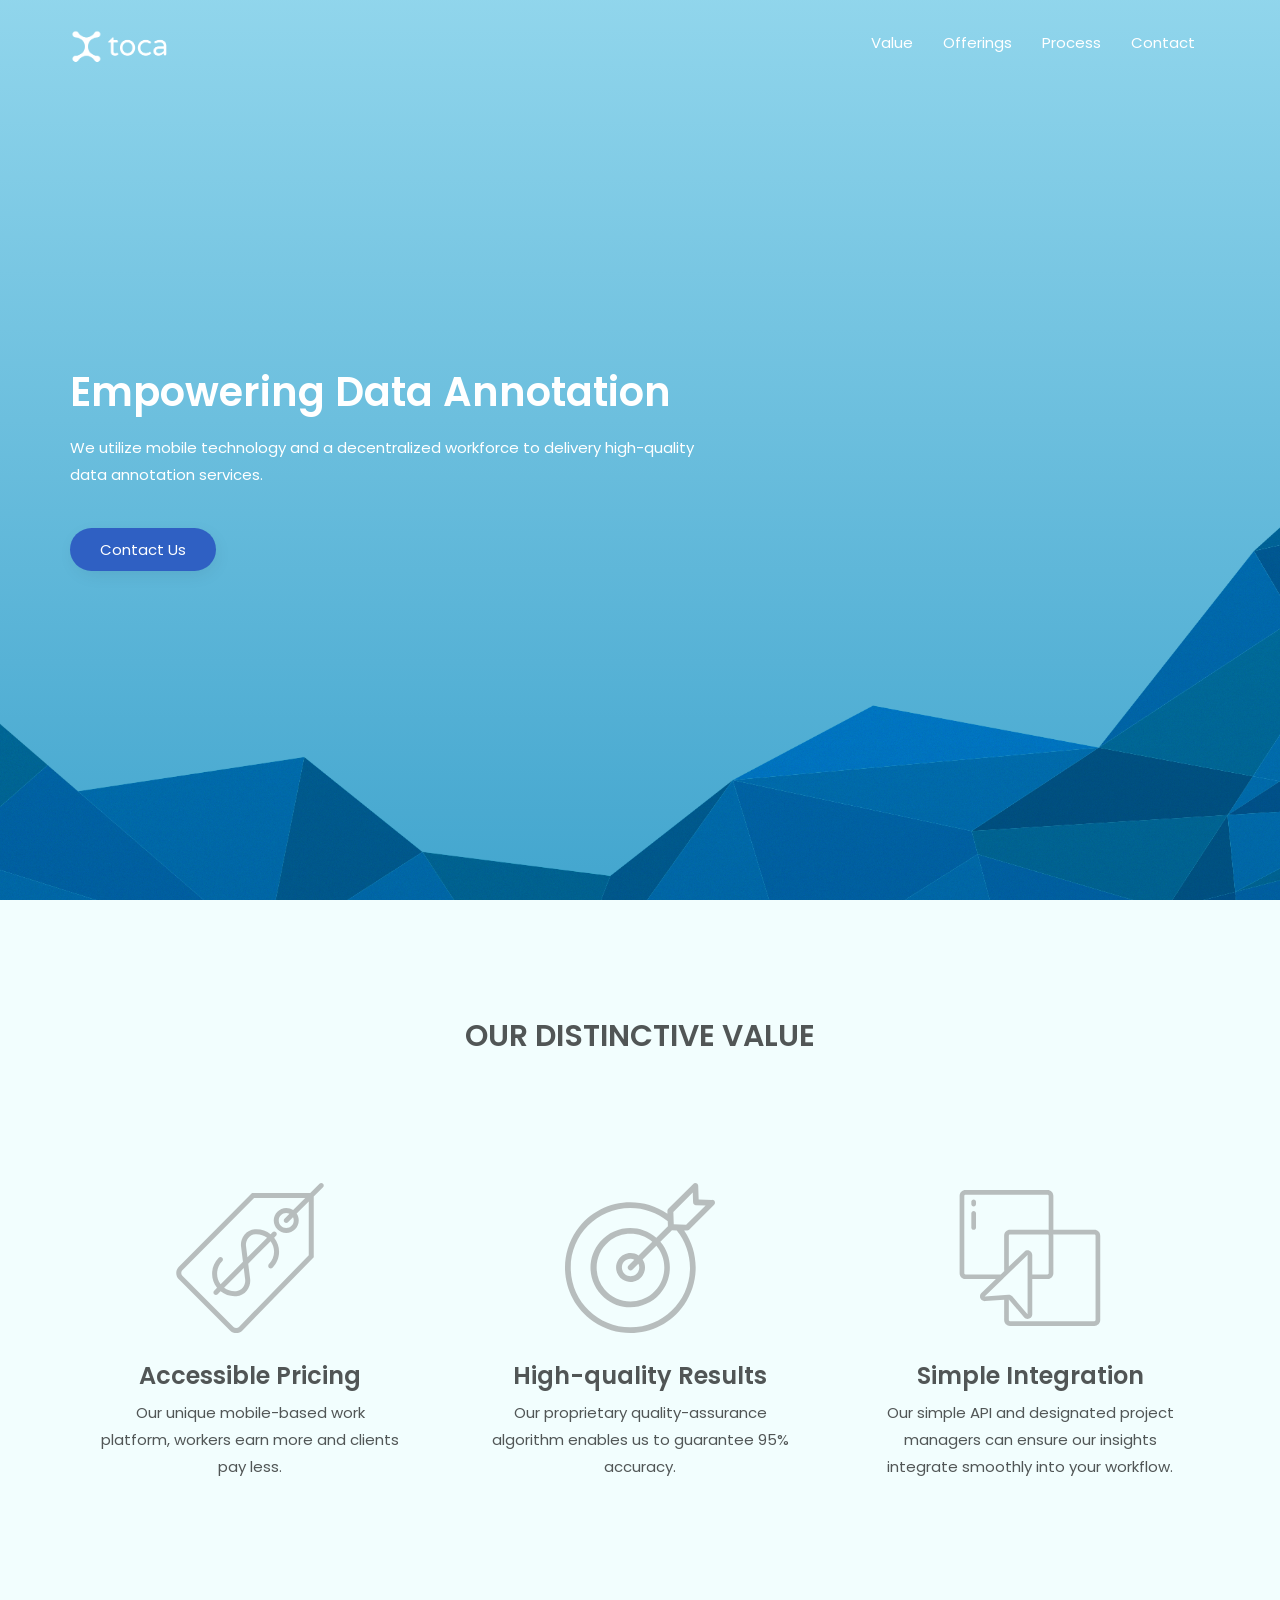
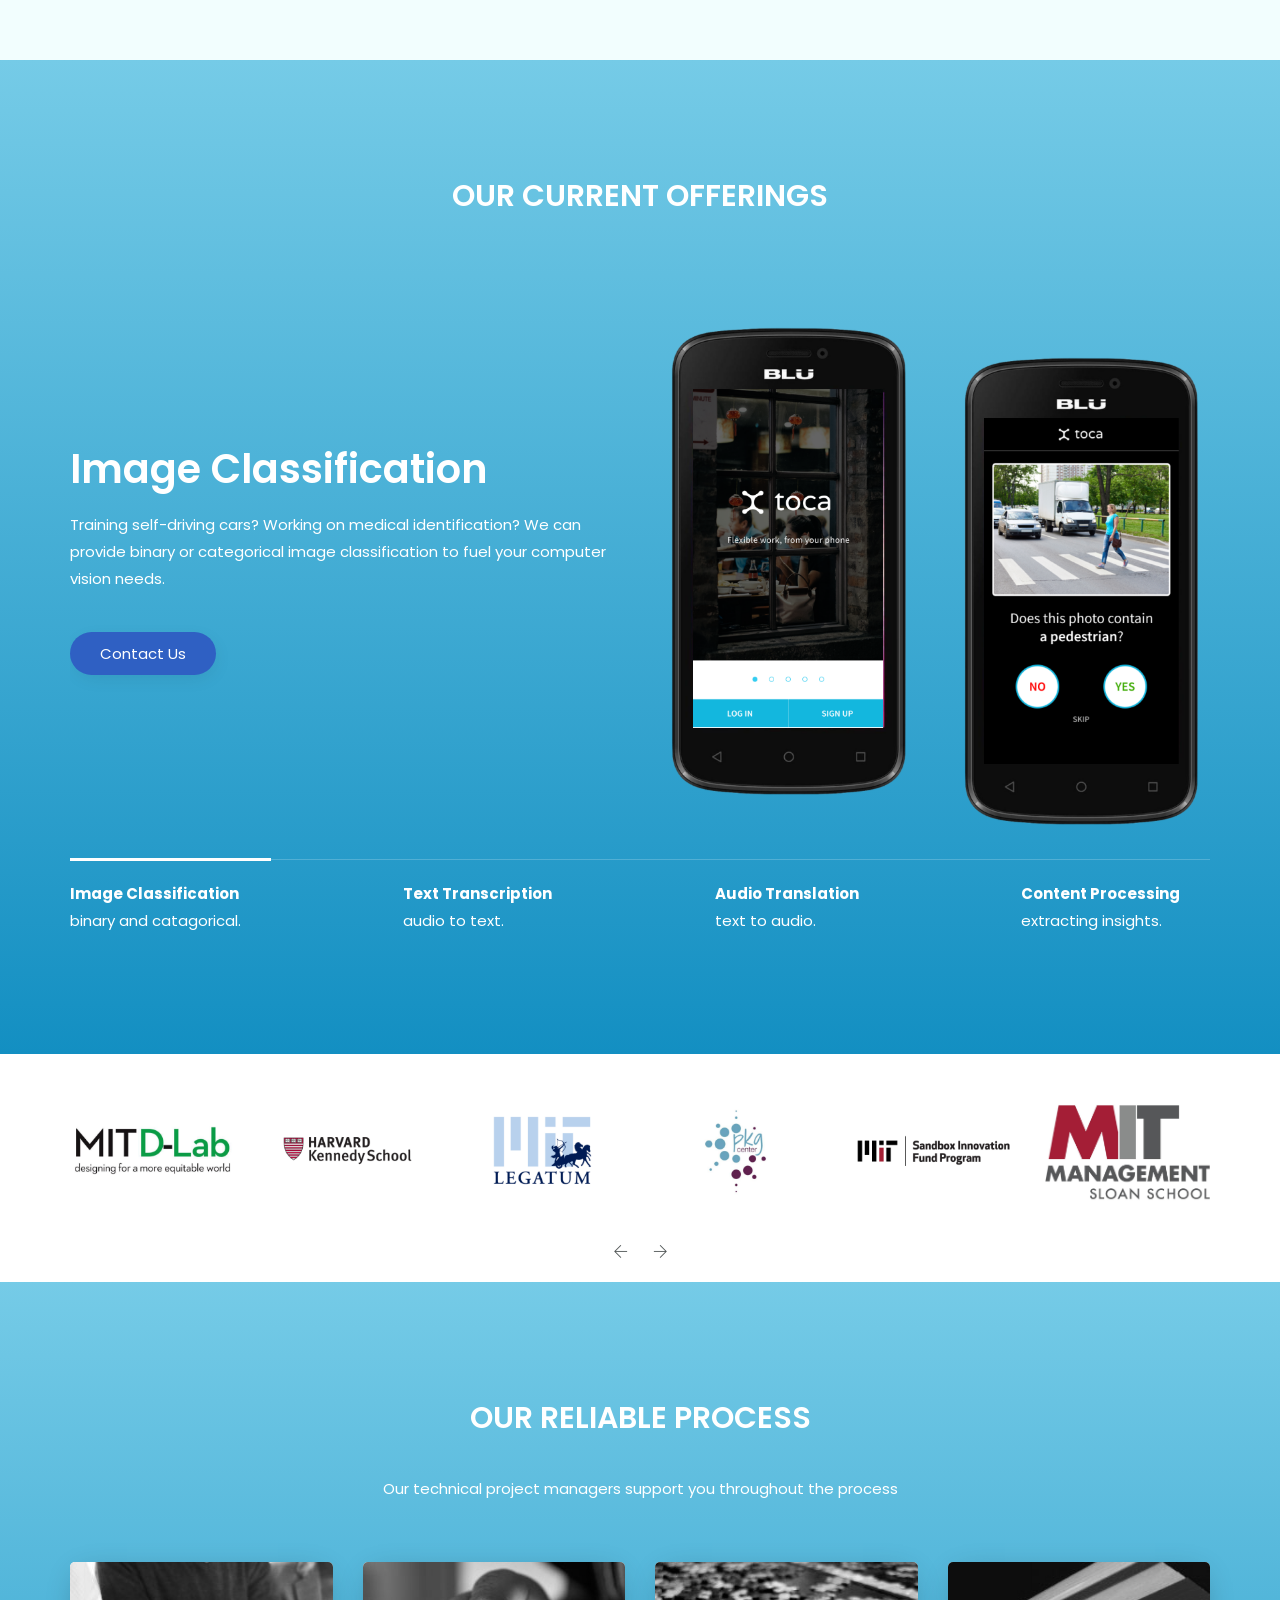
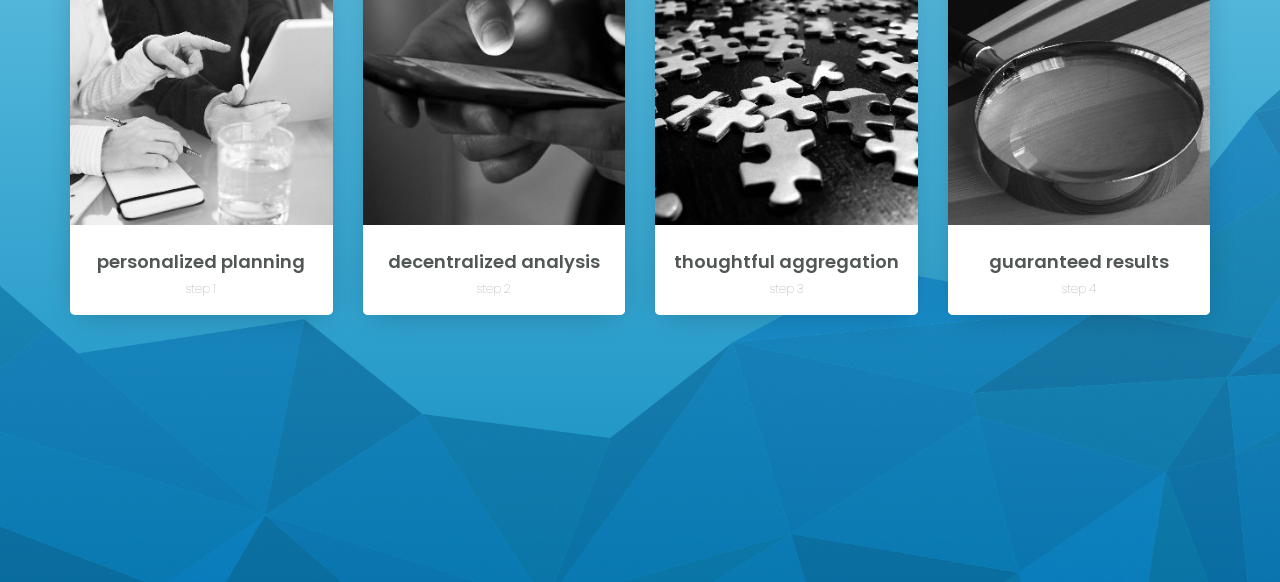
==== commit a11c900d: "Typo and minor CSS changes" ====
--- a/index.html
+++ b/index.html
@@ -6,7 +6,7 @@
     <meta name="description" content="Data annotation service company">
     <meta http-equiv="x-ua-compatible" content="ie=edge">
     <meta name="viewport" content="width=device-width, initial-scale=1.0">
-    <title>Home</title>
+    <title>Toca: Client Page</title>
     <link rel="apple-touch-icon" href="images/apple-touch-icon.png">
     <link rel="shortcut icon" type="image/ico" href="images/favicon.png" />
     <link rel="stylesheet" href="css/bootstrap.min.css">
@@ -83,7 +83,7 @@
                             <img src="images/value/quality.svg" alt="" width="150">
                         </div>
                         <h3>High-quality Results</h3>
-                        <p>Our proprietary quality-assurance algorithm enables us to gaurantee 95% accuracy.</p>
+                        <p>Our proprietary quality-assurance algorithm enables us to guarantee 95% accuracy.</p>
                     </div>
                 </div>
                 <div class="col-xs-12 col-sm-6 col-md-4">
@@ -118,7 +118,7 @@
                                             <h2>Image Classification</h2>
                                         </div>
                                         <div class="caption-desc" data-animation="animated fadeInUp">
-                                            <p>Self driving cars? Medical identification? We can provide binary or catagorical image classification to fuel your computer vision needs. </p>
+                                            <p>Training self-driving cars? Working on medical identification? We can provide binary or categorical image classification to fuel your computer vision needs.</p>
                                         </div>
                                         <div class="caption-button" data-animation="animated fadeInUp">
                                             <a href="contact.html" class="button">Contact Us</a>
@@ -168,7 +168,7 @@
                                             <h2>Audio Translation</h2>
                                         </div>
                                         <div class="caption-desc" data-animation="animated fadeInUp">
-                                            <p>Voice rendereing? Personal assistant development? We can provide audio translation to fuel your AI development.</p>
+                                            <p>Voice rendering? Personal assistant development? We can provide audio translation to fuel your AI development.</p>
                                         </div>
                                         <div class="caption-button" data-animation="animated fadeInUp">
                                             <a href="contact.html" class="button">Contact Us</a>
--- a/style.css
+++ b/style.css
@@ -407,8 +407,6 @@
 }
  .caption-slider .caption-photo {
      display: inline-block;
-     -webkit-box-shadow: 0 10px 30px 0 rgba(0, 0, 0, 0.1);
-     box-shadow: 0 10px 30px 0 rgba(0, 0, 0, 0.1) 
 }
  .caption-slider .caption-photo.two {
      margin-top: 60px;
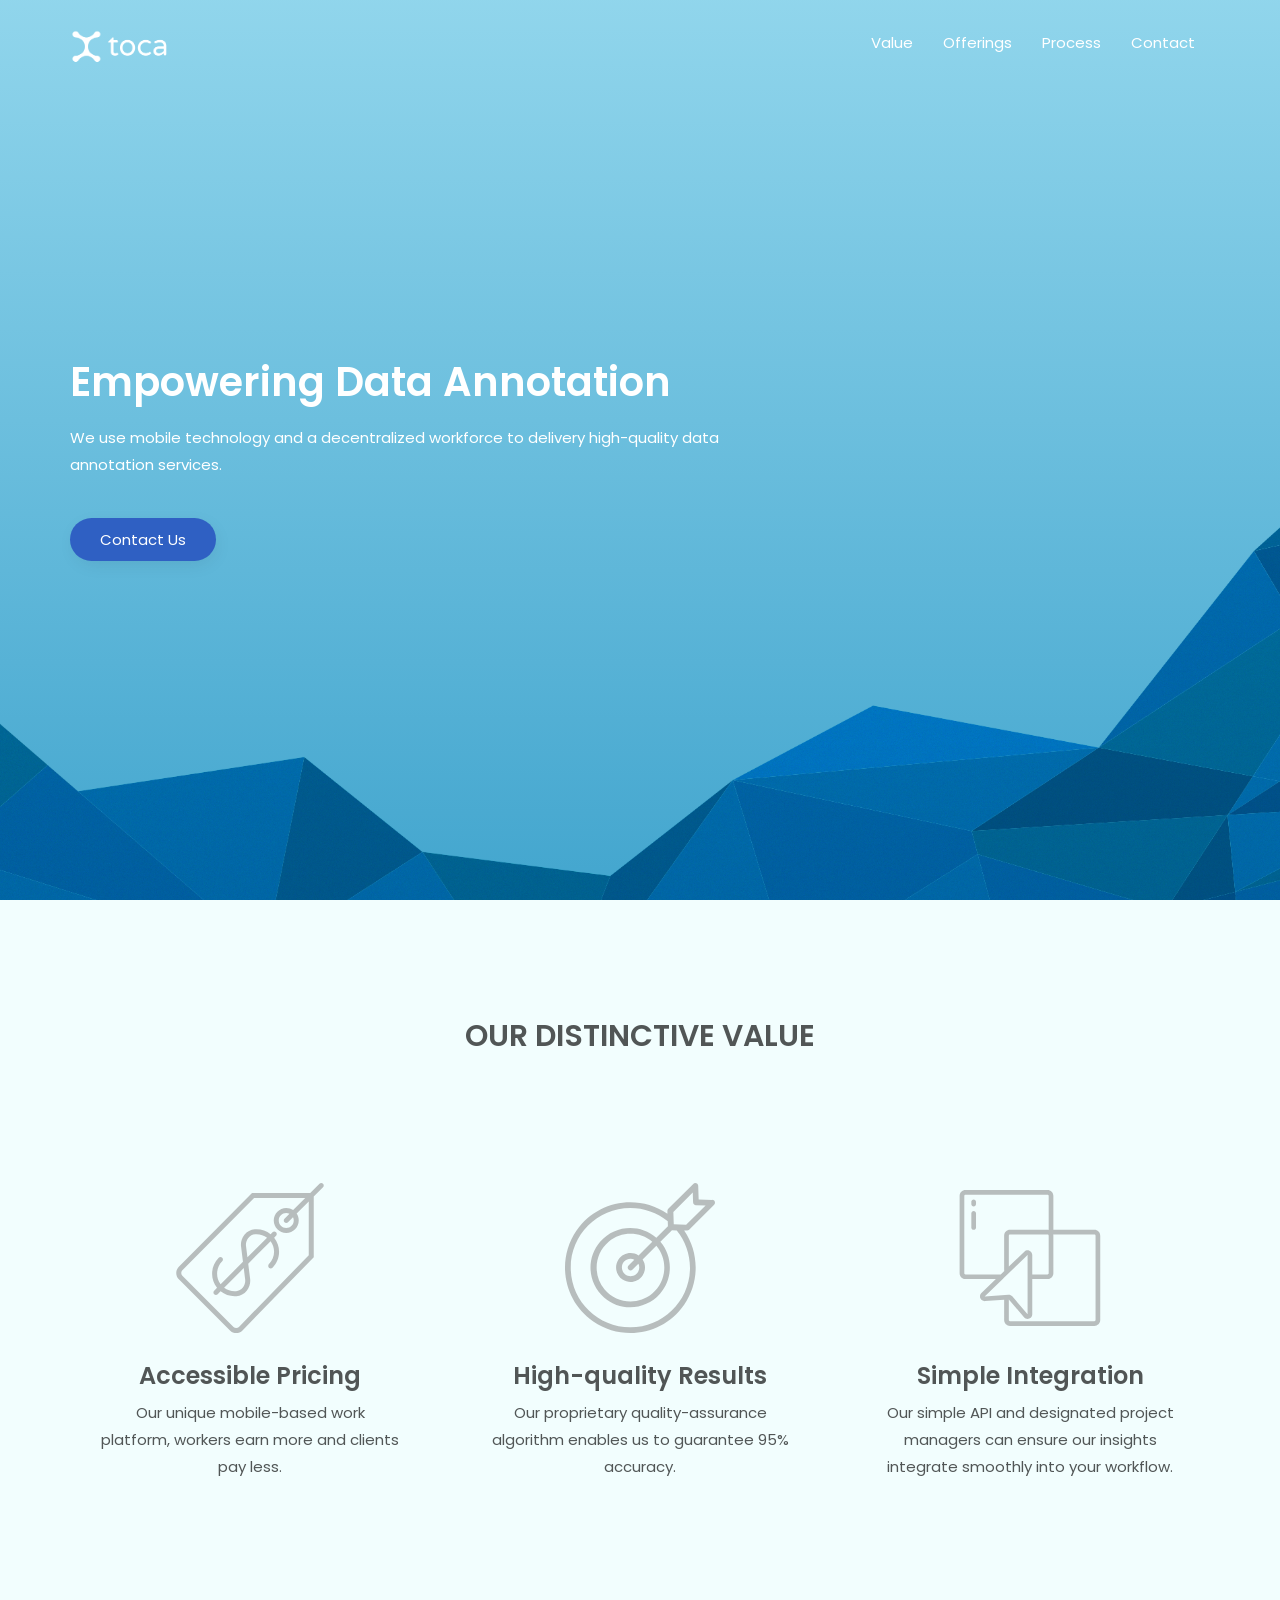
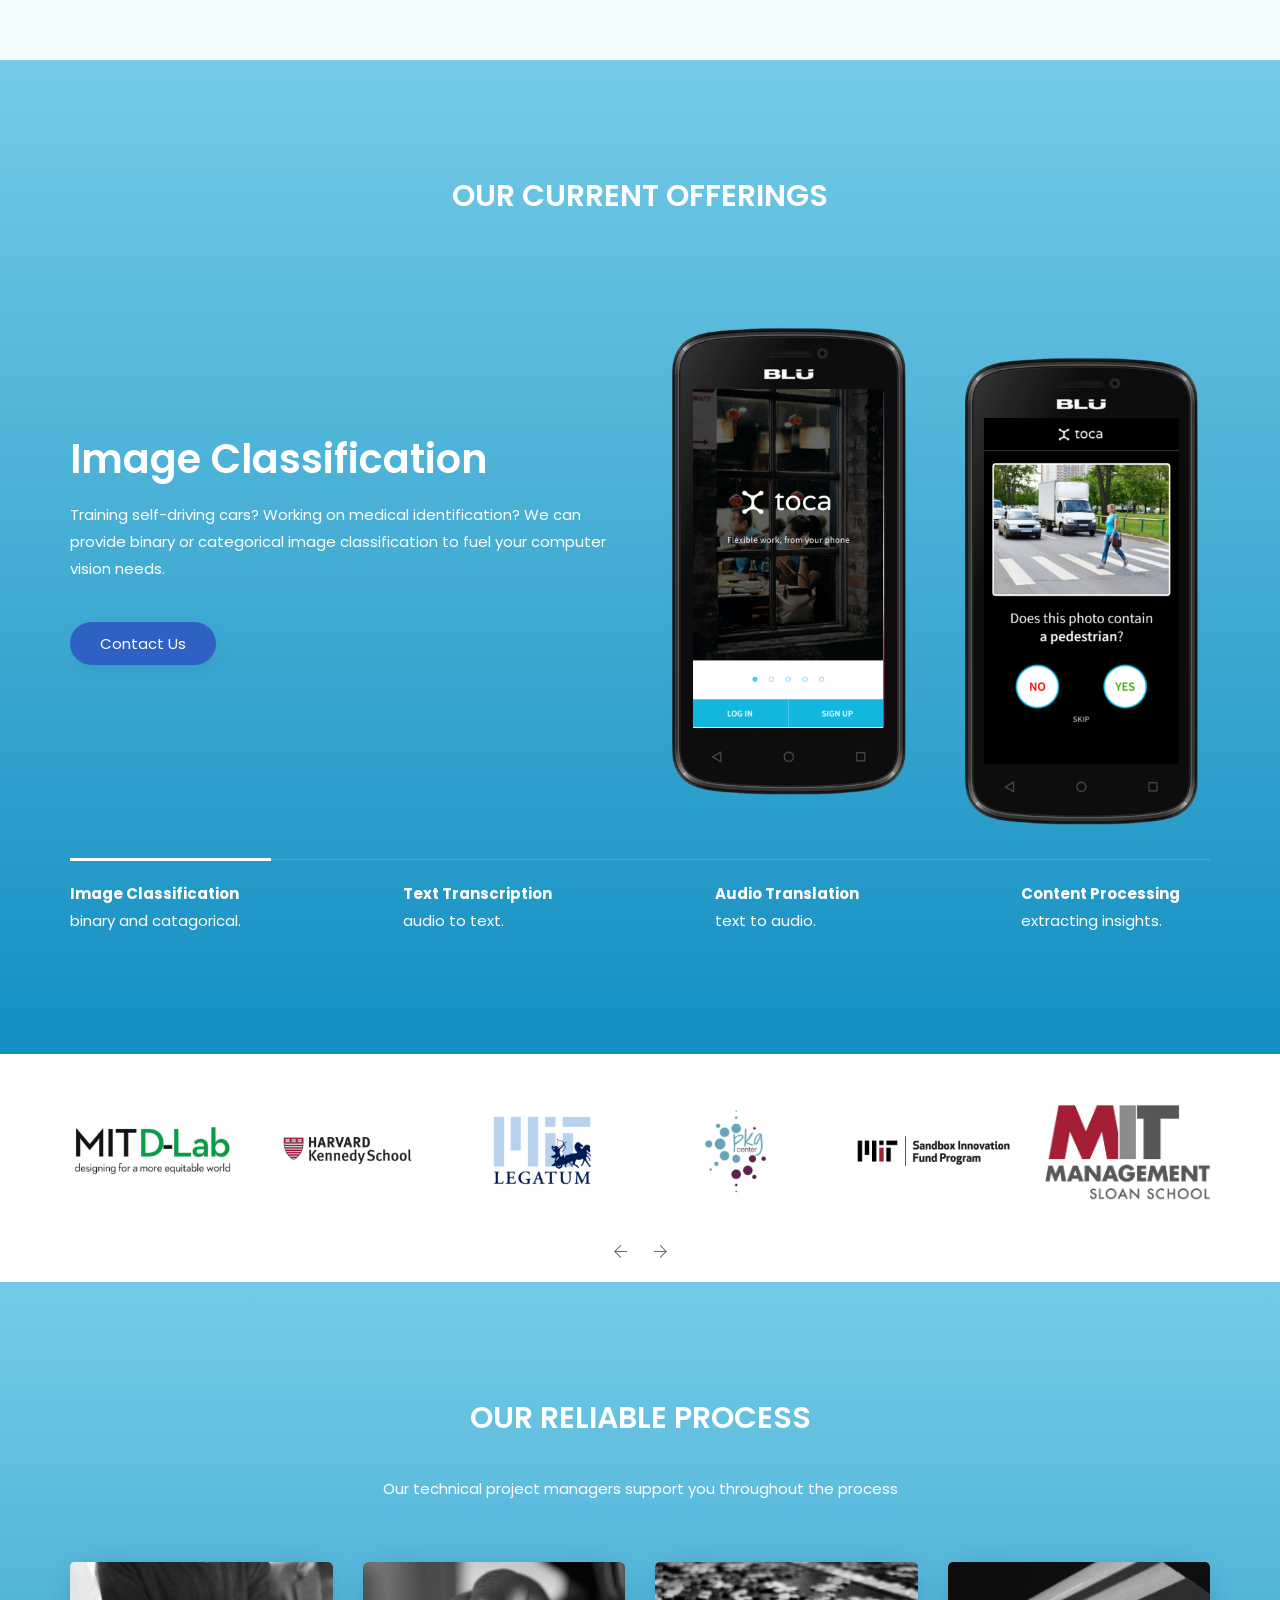
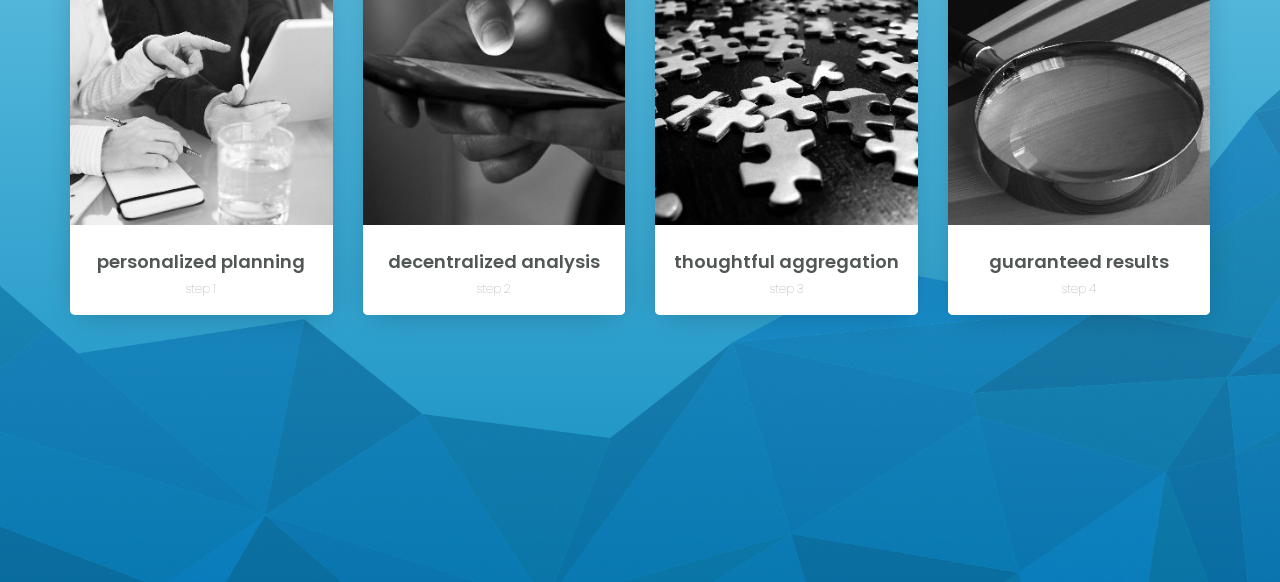
==== commit 6fc8efc0: "Few fixes" ====
--- a/index.html
+++ b/index.html
@@ -1,5 +1,6 @@
 <!doctype html>
 <html class="no-js" lang="zxx">
+
 <head>
     <meta charset="utf-8">
     <meta name="author" content="Toca-App">
@@ -33,7 +34,7 @@
         <div class="container">
             <div class="navbar-header">
                 <a href="#" class="navbar-brand logo">
-                    <img src="images/icon.png" width="100px">              
+                    <img src="images/icon.png" width="100px">
                 </a>
             </div>
             <nav class="collapse navbar-collapse" id="primary-menu">
@@ -52,7 +53,7 @@
             <div class="row v-center">
                 <div class="col-xs-12 col-md-7 header-text">
                     <h2>Empowering Data Annotation</h2>
-                    <p>We utilize mobile technology and a decentralized workforce to delivery high-quality data annotation services.</p>
+                    <p>We use mobile technology and a decentralized workforce to delivery high-quality data annotation services.</p>
                     <a href="contact.html" class="button">Contact Us</a>
                 </div>
             </div>
@@ -285,7 +286,7 @@
                                 <h6>step 1</h6>
                             </div>
                             <h5 class="social-menu">
-                                through a personal conversation, we will craft a service plan together
+                                through a personal conversation, we will craft a service plan together.
                             </h5>
                         </div>
                     </div>
@@ -348,4 +349,5 @@
     <script src="js/wow.min.js"></script>
     <script src="js/main.js"></script>
 </body>
+
 </html>
--- a/style.css
+++ b/style.css
@@ -172,6 +172,7 @@
      border: none;
      -webkit-box-shadow: 2px 5px 20px -5px rgba(0, 0, 0, 0.1);
      box-shadow: 2px 5px 20px -5px rgba(0, 0, 0, 0.1);
+     margin-bottom: 20px
 }
  .button.white, .button:hover {
      background-color: #ffffff;
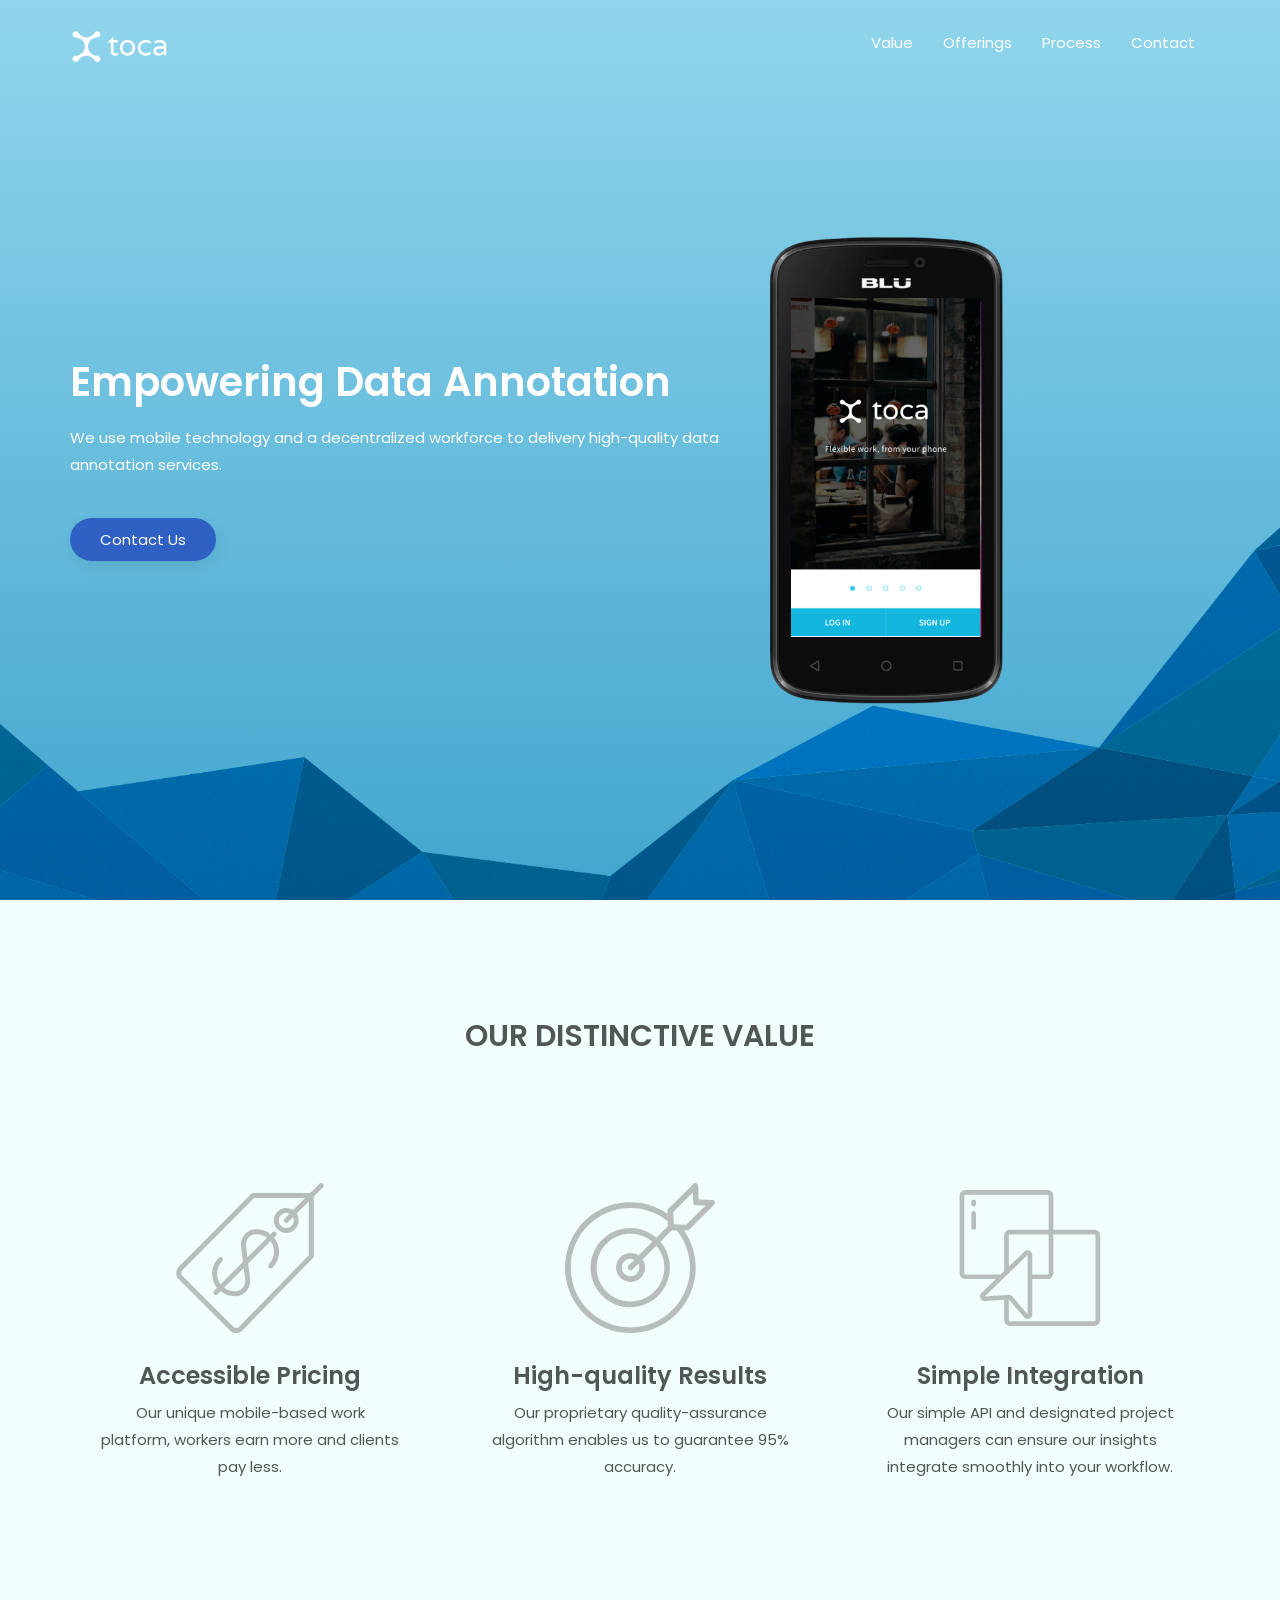
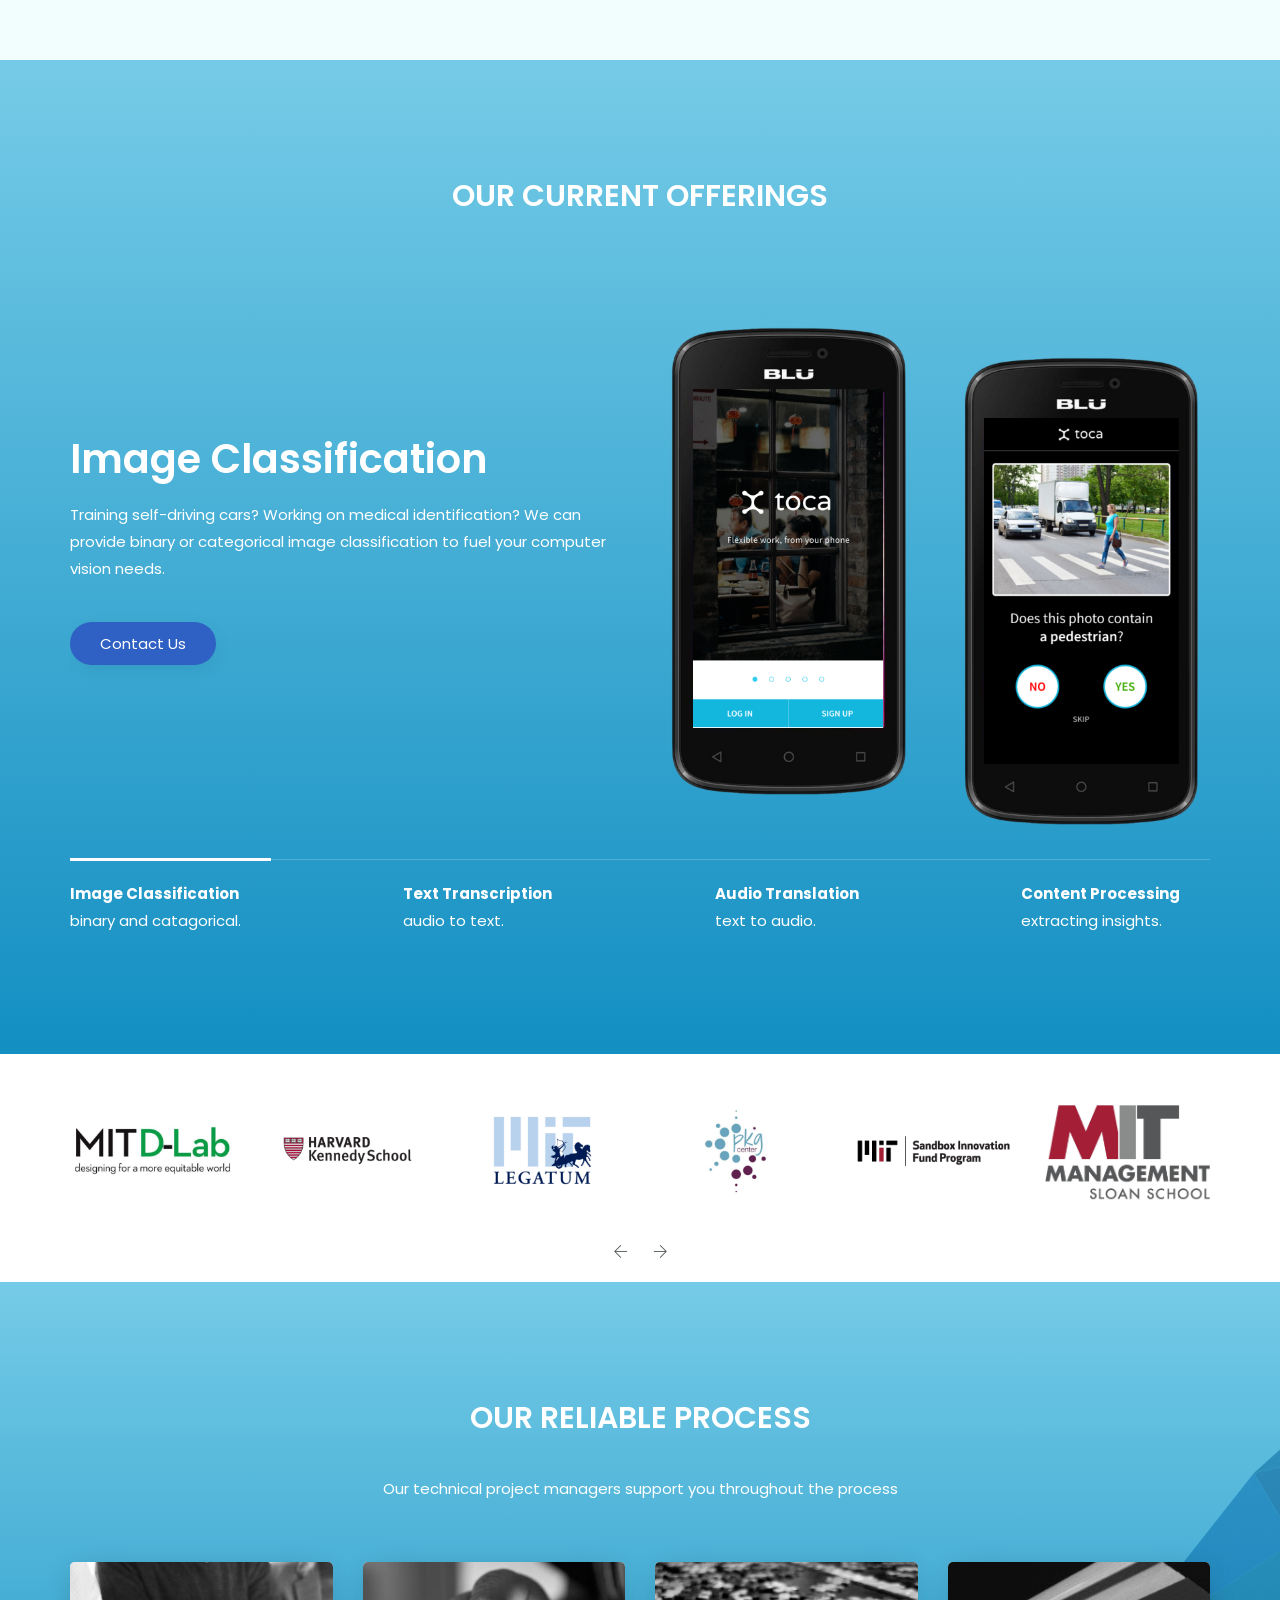
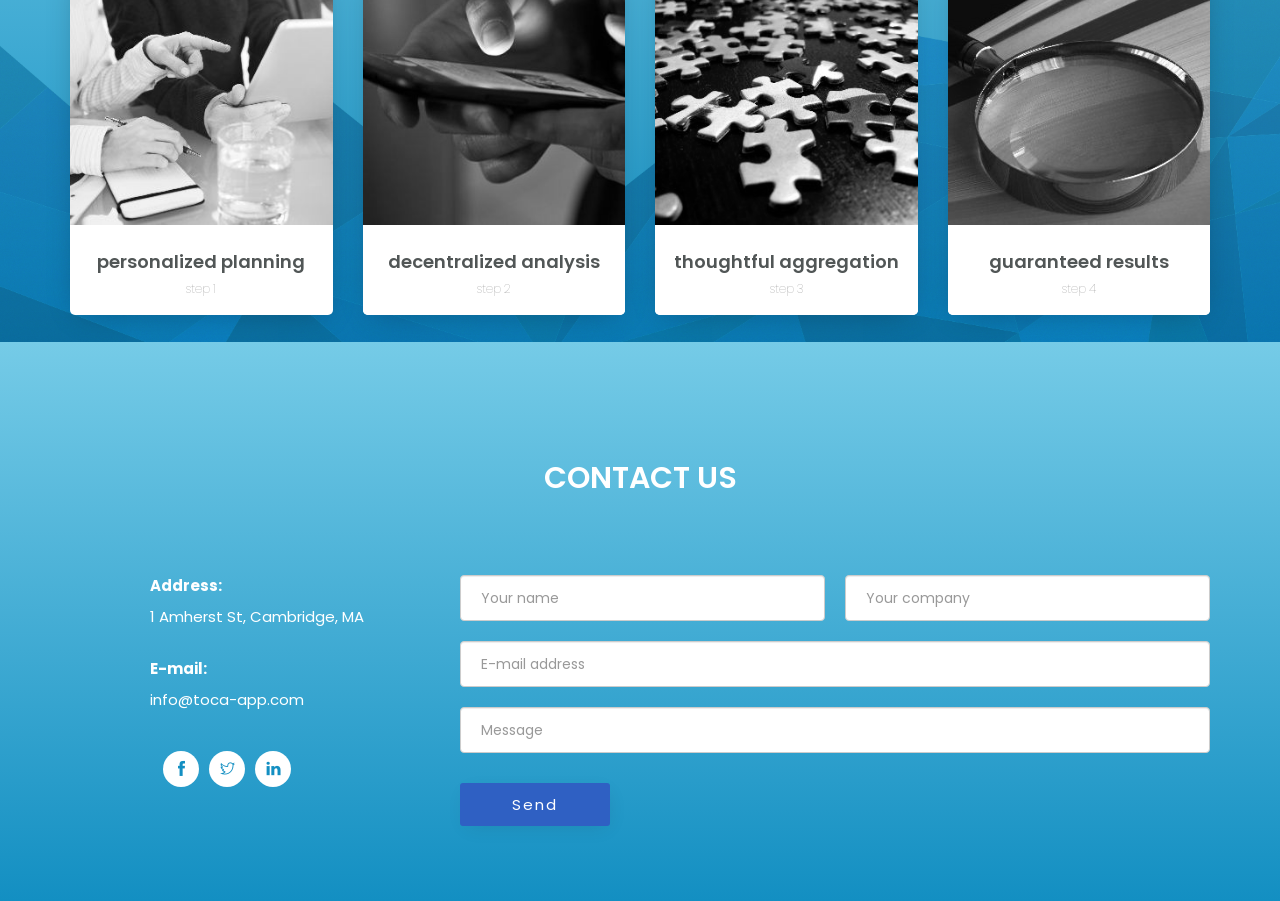
==== commit 0c7a4809: "Making changes for mobile" ====
--- a/index.html
+++ b/index.html
@@ -37,7 +37,7 @@
                     <img src="images/icon.png" width="100px">
                 </a>
             </div>
-            <nav class="collapse navbar-collapse" id="primary-menu">
+            <nav class="collapse navbar-collapse navbar-mobile" id="primary-menu">
                 <ul class="nav navbar-nav navbar-right">
                     <li><a href="#value">Value</a></li>
                     <li><a href="#offerings">Offerings</a></li>
@@ -56,6 +56,11 @@
                     <p>We use mobile technology and a decentralized workforce to delivery high-quality data annotation services.</p>
                     <a href="contact.html" class="button">Contact Us</a>
                 </div>
+                <div class="col-xs-6 col-md-3 phone-img">
+                    <div class="phone-img" data-animation="animated fadeInRight">
+                        <img src="images/offerings/screen-log.png" alt="">
+                    </div>
+                </div>
             </div>
         </div>
     </header>
@@ -157,7 +162,7 @@
                                     </div>
                                     <div class="col-xs-6 col-md-3">
                                         <div class="caption-photo two" data-animation="animated fadeInRight">
-                                            <img src="images/offerings/screen-menu.png" alt="">
+                                            <img src="images/offerings/screen-text.png" alt="">
                                         </div>
                                     </div>
                                 </div>
@@ -182,7 +187,7 @@
                                     </div>
                                     <div class="col-xs-6 col-md-3">
                                         <div class="caption-photo two" data-animation="animated fadeInRight">
-                                            <img src="images/offerings/screen-menu.png" alt="">
+                                            <img src="images/offerings/screen-audio.png" alt="">
                                         </div>
                                     </div>
                                 </div>
@@ -207,7 +212,7 @@
                                     </div>
                                     <div class="col-xs-6 col-md-3">
                                         <div class="caption-photo two" data-animation="animated fadeInRight">
-                                            <img src="images/offerings/screen-menu.png" alt="">
+                                            <img src="images/offerings/screen-menu-2.png" alt="">
                                         </div>
                                     </div>
                                 </div>
@@ -262,7 +267,7 @@
         </div>
     </section>
 
-    <footer class="footer-area relative sky-bg full-height" id="process">
+    <section class="footer-area relative sky-bg full-height-footer" id="process">
         <div class="absolute footer-bg"></div>
         <div class="footer-top">
             <div class="container">
@@ -334,6 +339,59 @@
                                 through our industry-leading process, we guarantee accurate, on-time results.
                             </h5>
                         </div>
+                    </div>
+                </div>
+            </div>
+        </div>
+        <br>
+    </section>
+    <footer class="full-height-contact footer-area relative sky-bg" id="contact-page">
+        <div class="absolute"></div>
+        <div class="footer-top">
+            <div class="container">
+                <div class="row">
+                    <div class="col-xs-12 col-sm-6 col-sm-offset-3 text-center">
+                        <div class="page-title">
+                            <h2>Contact Us</h2>
+                        </div>
+                    </div>
+                </div>
+                <div class="row">
+                    <div class="col-xs-12 col-md-4">
+                        <address class="side-icon-boxes">
+                            <div class="side-icon-box">
+                                <div class="side-icon">
+                                    <img src="images/location-arrow.png" alt="">
+                                </div>
+                                <p><strong>Address: </strong> 1 Amherst St, Cambridge, MA</p>
+                            </div>
+                            <div class="side-icon-box">
+                                <div class="side-icon">
+                                    <img src="images/mail-arrow.png" alt="">
+                                </div>
+                                <p><strong>E-mail: </strong>
+                                    <a href="mailto:info@toca-app.com">info@toca-app.com</a>
+                                </p>
+                            </div>
+                            <div class="side-icon-box side-icon">
+                            <ul class="social-menu">
+                                <li><a href="https://www.facebook.com/tocaapp"><i class="ti-facebook"></i></a></li>
+                                <li><a href="https://twitter.com/tocaapp"><i class="ti-twitter"></i></a></li>
+                                <li><a href="https://www.linkedin.com/company/toca-app/"><i class="ti-linkedin"></i></a></li>
+                            </ul>
+                            </div>
+                        </address>
+                    </div>
+                    <div class="col-xs-12 col-md-8">
+                        <form action="process_contact_form.php" id="contact-form" method="post" class="contact-form">
+                            <div class="form-double">
+                                <input type="text" id="form-name" name="form-name" placeholder="Your name" class="form-control" required="required">
+                                <input type="text" id="form-company" name="form-company" placeholder="Your company" class="form-control" required="required">
+                            </div>
+                            <input type="email" id="form-email" name="form-email" class="form-control" placeholder="E-mail address" required="required">
+                            <input type="text" id="form-subject" name="form-subject" class="form-control" placeholder="Message">
+                            <button type="sibmit" class="button">Send</button>
+                        </form>
                     </div>
                 </div>
             </div>
--- a/style.css
+++ b/style.css
@@ -1,7 +1,13 @@
 /*----------------------------------------------------------------------------------- Template Name: New HTML5 Template, Template URI: http://www.themectg.com Description: This is html5 template Author: Themectg Author URI: http://www.themectg.com Version: 1.0 ----------------------------------------------------------------------------------- CSS INDEX =================== 1. Google font 2. Theme Default CSS 3. Helper-class 4. Button-style 5. Mainmenu-area 6. Section-Background 7. Header-style 8. Headline-style 9. Skills-area 10. Service-area 11. Work-area 12. Team-area 13. Bar-effect-css 14. Masp style 15. Form-style 16. Scroll-To-Top-Button 17. Preloader-css -----------------------------------------------------------------------------------*/
+
+
 /*----------------- 1. Google font ------------------*/
- @import url('https://fonts.googleapis.com/css?family=Poppins:300,400,500,600,700');
+
+@import url('https://fonts.googleapis.com/css?family=Poppins:300,400,500,600,700');
+
 /*------------------- 2. Theme Default CSS --------------------*/
+
+
 /*.circle-icon {
      box-shadow: 0px 9px 32px 0px rgba(0, 0, 0, 0.07);
      padding: 10px;
@@ -47,658 +53,902 @@
      color: #333333;
 }
 */
- input:focus, button:focus, a:focus, a:hover {
-     text-decoration: none;
-     outline: none;
-     color: #000000;
-}
- img {
-     max-width: 100%;
-     height: auto;
-}
- h1, h2, h3, h4, h5, h6 {
-     margin: 0 0 10px;
-     font-weight: 600;
-}
- html, body {
-     height: 100% 
-}
- body {
-     font-family: 'Poppins', sans-serif;
-     font-weight: 400;
-     font-size: 15px;
-     line-height: 1.8;
-     color: #515656;
-}
+
+
+/* To see div outlines: debugging */
+
+
+/* div {
+    outline: 1px solid red;
+} */
+
+input:focus,
+button:focus,
+a:focus,
+a:hover {
+    text-decoration: none;
+    outline: none;
+    color: #000000;
+}
+
+img {
+    max-width: 100%;
+    height: auto;
+    overflow-x: hidden;
+}
+
+h1,
+h2,
+h3,
+h4,
+h5,
+h6 {
+    margin: 0 0 10px;
+    font-weight: 600;
+}
+
+html,
+body {
+    height: 100%;
+    max-width: 100vw;
+    padding: 0px;
+    margin: 0;
+}
+
+body {
+    font-family: 'Poppins', sans-serif;
+    font-weight: 400;
+    font-size: 15px;
+    line-height: 1.8;
+    color: #515656;
+}
+
+
 /* Remove Chrome Input Field's Unwanted Yellow Background Color */
- input:-webkit-autofill, input:-webkit-autofill:hover, input:-webkit-autofill:focus {
-     -webkit-box-shadow: 0 0 0px 1000px white inset !important;
-}
+
+input:-webkit-autofill,
+input:-webkit-autofill:hover,
+input:-webkit-autofill:focus {
+    -webkit-box-shadow: 0 0 0px 1000px white inset !important;
+}
+
+
 /** *Helper-Classes **/
- .full-height {
-     width: 100%;
-     height: 100vh;
-}
- .part-height {
-     width: 100%;
-     height: 75vh;
-}
- .relative {
-     position: relative;
-}
- .fixed, .absolute {
-     position: absolute;
-     left: 0;
-     top: 0;
-     width: 100%;
-     height: 100%;
-}
- .fixed {
-     position: fixed;
-}
- .v-center {
-     display: -webkit-box;
-     display: -ms-flexbox;
-     display: flex;
-     -webkit-box-align: center;
-     -ms-flex-align: center;
-     align-items: center;
-     -ms-flex-line-pack: center;
-     align-content: center;
-     -ms-flex-wrap: wrap;
-     flex-wrap: wrap 
-}
- .section-padding {
-     padding: 120px 0;
-}
- .social-menu {
-     list-style: none;
-     margin: 0;
-     padding: 10px;
-}
- .social-menu li {
-     display: inline-block;
-     margin: 0 3px;
-}
- .social-menu li a {
-     display: block;
-     width: 36px;
-     height: 36px;
-     text-align: center;
-     line-height: 2.5em;
-     background-color: #ffffff;
-     color: #138fc2;
-     border-radius: 100px;
-     -webkit-box-shadow: 0 0 0 0 rgba(0, 0, 0, 0.1);
-     box-shadow: 0 0 0 0 rgba(0, 0, 0, 0.1);
-     font-size: 15px;
-}
- .social-menu li a:hover {
-     background-color: #138fc2;
-     color: #ffffff;
-     -webkit-box-shadow: 3px 3px 5px 0 rgba(0, 0, 0, 0.1);
-     box-shadow: 3px 3px 5px 0 rgba(0, 0, 0, 0.1);
-}
+
+.full-height {
+    width: 100%;
+    height: 100vh;
+}
+
+.part-height {
+    width: 100%;
+    height: 75vh;
+}
+
+.relative {
+    position: relative;
+}
+
+.fixed,
+.absolute {
+    position: absolute;
+    left: 0;
+    top: 0;
+    width: 100%;
+    height: 100%;
+}
+
+.fixed {
+    position: fixed;
+}
+
+.v-center {
+    display: -webkit-box;
+    display: -ms-flexbox;
+    display: flex;
+    -webkit-box-align: center;
+    -ms-flex-align: center;
+    align-items: center;
+    -ms-flex-line-pack: center;
+    align-content: center;
+    -ms-flex-wrap: wrap;
+    flex-wrap: wrap
+}
+
+.section-padding {
+    padding: 120px 0;
+}
+
+.social-menu {
+    list-style: none;
+    margin: 0;
+    padding: 10px;
+}
+
+.social-menu li {
+    display: inline-block;
+    margin: 0 3px;
+}
+
+.social-menu li a {
+    display: block;
+    width: 36px;
+    height: 36px;
+    text-align: center;
+    line-height: 2.5em;
+    background-color: #ffffff;
+    color: #138fc2;
+    border-radius: 100px;
+    -webkit-box-shadow: 0 0 0 0 rgba(0, 0, 0, 0.1);
+    box-shadow: 0 0 0 0 rgba(0, 0, 0, 0.1);
+    font-size: 15px;
+}
+
+.social-menu li a:hover {
+    background-color: #138fc2;
+    color: #ffffff;
+    -webkit-box-shadow: 3px 3px 5px 0 rgba(0, 0, 0, 0.1);
+    box-shadow: 3px 3px 5px 0 rgba(0, 0, 0, 0.1);
+}
+
+
 /** *Default Background Class **/
- .overlay:before, .sky-bg {
-     background: #75cbe7;
-     background: -webkit-gradient(linear, left top, left bottom, from(#75cbe7), to(#138fc2));
-     background: linear-gradient(to bottom, #75cbe7 0%, #138fc2 100%);
-     filter: progid:DXImageTransform.Microsoft.gradient( startColorstr='#75cbe7', endColorstr='#138fc2', GradientType=0);
-     color: #ffffff;
-}
- .bright-blue-bg {
-     background: #white;
-     background: -webkit-gradient(linear, left top, left bottom, from(#b477f7), to(#00e7ff));
-     background: linear-gradient(to bottom, #b477f7 0%, #00e7ff 100%);
-     filter: progid:DXImageTransform.Microsoft.gradient( startColorstr='#75cbe7', endColorstr='#138fc2', GradientType=0);
-     color: #ffffff;
-}
- .gray-bg {
-     background-color: #f2fefe;
-}
- .navy-bg {
-     background-color: #ffffff;
-}
+
+.overlay:before,
+.sky-bg {
+    background: #75cbe7;
+    background: -webkit-gradient(linear, left top, left bottom, from(#75cbe7), to(#138fc2));
+    background: linear-gradient(to bottom, #75cbe7 0%, #138fc2 100%);
+    filter: progid: DXImageTransform.Microsoft.gradient( startColorstr='#75cbe7', endColorstr='#138fc2', GradientType=0);
+    color: #ffffff;
+}
+
+.bright-blue-bg {
+    background: #white;
+    background: -webkit-gradient(linear, left top, left bottom, from(#b477f7), to(#00e7ff));
+    background: linear-gradient(to bottom, #b477f7 0%, #00e7ff 100%);
+    filter: progid: DXImageTransform.Microsoft.gradient( startColorstr='#75cbe7', endColorstr='#138fc2', GradientType=0);
+    color: #ffffff;
+}
+
+.gray-bg {
+    background-color: #f2fefe;
+}
+
+.navy-bg {
+    background-color: #ffffff;
+}
+
+
 /** *Default Button **/
- .button {
-     display: inline-block;
-     padding: 8px 30px;
-     border-radius: 50px;
-     color: #ffffff;
-     background-color: #2f60c3;
-     -webkit-transition: 0.3s;
-     transition: 0.3s;
-     border: none;
-     -webkit-box-shadow: 2px 5px 20px -5px rgba(0, 0, 0, 0.1);
-     box-shadow: 2px 5px 20px -5px rgba(0, 0, 0, 0.1);
-     margin-bottom: 20px
-}
- .button.white, .button:hover {
-     background-color: #ffffff;
-     color: #138fc2;
-}
- .button.white:hover {
-     background-color: #2f60c3;
-     color: #ffffff;
-}
- .button i {
-     margin-left: 5px;
-}
+
+.button {
+    display: inline-block;
+    padding: 8px 30px;
+    border-radius: 50px;
+    color: #ffffff;
+    background-color: #2f60c3;
+    -webkit-transition: 0.3s;
+    transition: 0.3s;
+    border: none;
+    -webkit-box-shadow: 2px 5px 20px -5px rgba(0, 0, 0, 0.1);
+    box-shadow: 2px 5px 20px -5px rgba(0, 0, 0, 0.1);
+    margin-bottom: 20px
+}
+
+.button.white,
+.button:hover {
+    background-color: #ffffff;
+    color: #138fc2;
+}
+
+.button.white:hover {
+    background-color: #2f60c3;
+    color: #ffffff;
+}
+
+.button i {
+    margin-left: 5px;
+}
+
+
 /** *Page title **/
- .page-title {
-     margin-bottom: 60px;
-}
- .page-title h2 {
-     text-transform: uppercase;
-     position: relative;
-     margin-bottom: 20px;
-     padding-bottom: 20px;
-}
- .page-title h2:after {
+
+.page-title {
+    margin-bottom: 60px;
+}
+
+.page-title h2 {
+    text-transform: uppercase;
+    position: relative;
+    margin-bottom: 20px;
+    padding-bottom: 20px;
+}
+
+.page-title h2:after {
     /*content: "\e675";
     */
-     font-family: 'themify';
-     position: absolute;
-     left: 50%;
-     -webkit-transform: translateX(-50%);
-     transform: translateX(-50%);
-     bottom: -10px;
-     width: 15px;
-     height: 15px;
-     font-size: 14px;
-}
+    font-family: 'themify';
+    position: absolute;
+    left: 50%;
+    -webkit-transform: translateX(-50%);
+    transform: translateX(-50%);
+    bottom: -10px;
+    width: 15px;
+    height: 15px;
+    font-size: 14px;
+}
+
+
 /** *Box-style **/
- .box {
-     padding: 50px 30px;
-     text-align: center;
-     -webkit-box-shadow: 0 0 0 0 #ffffff;
-     box-shadow: 0 0 0 0 #ffffff;
-     -webkit-transition: 0.3s;
-     transition: 0.3s;
-     border-radius: 5px;
-     -webkit-transform: translateY(0);
-     transform: translateY(0) 
-}
- .box:hover {
-     -webkit-box-shadow: 0 10px 30px -5px rgba(0, 0, 0, 0.1);
-     box-shadow: 0 10px 30px -5px rgba(0, 0, 0, 0.1);
-     background-color: #ffffff;
-     -webkit-transform: translateY(-5px);
-     transform: translateY(-5px) 
-}
- .box h4 {
-     text-transform: uppercase;
-}
- .box .box-icon {
-     height: 160px;
-     margin-bottom: 20px;
-}
- .box .box-icon img {
-     -webkit-filter: opacity(.5) grayscale(100%);
-     filter: opacity(.5) grayscale(100%);
-     -webkit-transition: 0.3s;
-     transition: 0.3s;
-}
- .box:hover .box-icon img {
-     -webkit-filter: grayscale(0);
-     filter: grayscale(0) 
-}
+
+.box {
+    padding: 50px 30px;
+    text-align: center;
+    -webkit-box-shadow: 0 0 0 0 #ffffff;
+    box-shadow: 0 0 0 0 #ffffff;
+    -webkit-transition: 0.3s;
+    transition: 0.3s;
+    border-radius: 5px;
+    -webkit-transform: translateY(0);
+    transform: translateY(0)
+}
+
+.box:hover {
+    -webkit-box-shadow: 0 10px 30px -5px rgba(0, 0, 0, 0.1);
+    box-shadow: 0 10px 30px -5px rgba(0, 0, 0, 0.1);
+    background-color: #ffffff;
+    -webkit-transform: translateY(-5px);
+    transform: translateY(-5px)
+}
+
+.box h4 {
+    text-transform: uppercase;
+}
+
+.box .box-icon {
+    height: 160px;
+    margin-bottom: 20px;
+}
+
+.box .box-icon img {
+    -webkit-filter: opacity(.5) grayscale(100%);
+    filter: opacity(.5) grayscale(100%);
+    -webkit-transition: 0.3s;
+    transition: 0.3s;
+}
+
+.box:hover .box-icon img {
+    -webkit-filter: grayscale(0);
+    filter: grayscale(0)
+}
+
+
 /** *Mainmenu-area **/
- .mainmenu-area {
-     position: fixed;
-     left: 0;
-     top: 0;
-     width: 100%;
-     z-index: 9999999;
-     -webkit-transition: 0.3s;
-     transition: 0.3s;
-}
- .overlay, .overlay a, .mainmenu-area a {
-     color: #ffffff;
-}
- .mainmenu-area .logo {
-     text-transform: uppercase;
-     letter-spacing: 2px;
-     height: inherit;
-     margin-top: 8px;
-     padding-left: 0;
-}
- .mainmenu-area .logo h2 {
-     margin-bottom: 0;
-}
- .mainmenu-area #primary-menu > ul > li > a {
-     background: none;
-     padding: 30px 15px;
-     position: relative;
-     border-top: 3px solid transparent;
-     text-align: center;
-}
- .mainmenu-area #primary-menu > ul > li > a:before {
-     content: "";
-     position: absolute;
-     left: 50%;
-     -webkit-transform: translateX(-50%);
-     transform: translateX(-50%);
-     top: -10px;
-     width: 0;
-     height: 0;
-     border-right: 10px solid transparent;
-     border-left: 10px solid transparent;
-     border-top: 10px solid #ffffff;
-     opacity: 0;
-     -webkit-transition: 0.3s;
-     transition: 0.3s;
-}
- .mainmenu-area #primary-menu > ul > li > a:hover:before, .mainmenu-area #primary-menu > ul > li.active > a:before {
-     opacity: 1;
-     top: 0;
-}
- .mainmenu-area #primary-menu ul li.active a, .mainmenu-area #primary-menu ul li a:hover {
-     border-top: 3px solid #ffffff;
-}
- .mainmenu-area.affix {
-     background-color: #0074be;
-}
+
+.mainmenu-area {
+    position: fixed;
+    left: 0;
+    top: 0;
+    width: 100%;
+    z-index: 9999999;
+    -webkit-transition: 0.3s;
+    transition: 0.3s;
+}
+
+.overlay,
+.overlay a,
+.mainmenu-area a {
+    color: #ffffff;
+}
+
+.mainmenu-area .logo {
+    text-transform: uppercase;
+    letter-spacing: 2px;
+    height: inherit;
+    margin-top: 8px;
+    padding-left: 0;
+}
+
+.mainmenu-area .logo h2 {
+    margin-bottom: 0;
+}
+
+.mainmenu-area #primary-menu>ul>li>a {
+    background: none;
+    padding: 30px 15px;
+    position: relative;
+    border-top: 3px solid transparent;
+    text-align: center;
+}
+
+.mainmenu-area #primary-menu>ul>li>a:before {
+    content: "";
+    position: absolute;
+    left: 50%;
+    -webkit-transform: translateX(-50%);
+    transform: translateX(-50%);
+    top: -10px;
+    width: 0;
+    height: 0;
+    border-right: 10px solid transparent;
+    border-left: 10px solid transparent;
+    border-top: 10px solid #ffffff;
+    opacity: 0;
+    -webkit-transition: 0.3s;
+    transition: 0.3s;
+}
+
+.mainmenu-area #primary-menu>ul>li>a:hover:before,
+.mainmenu-area #primary-menu>ul>li.active>a:before {
+    opacity: 1;
+    top: 0;
+}
+
+.mainmenu-area #primary-menu ul li.active a,
+.mainmenu-area #primary-menu ul li a:hover {
+    border-top: 3px solid #ffffff;
+}
+
+.mainmenu-area.affix {
+    background-color: #0074be;
+}
+
+
 /** *Header-area **/
- .network-panel, .header-area {
-     padding-top: 50px;
-     padding-bottom: 10px;
-     padding-right: 10px;
-     padding-left: 10px;
-}
- .anlge-bg {
-     background: url('images/angle-bg.png') no-repeat scroll center bottom -120px / 100% auto;
-}
- .overlay {
-     position: relative;
-}
- .overlay:before {
-     content: "";
-     position: absolute;
-     left: 0;
-     top: 0;
-     width: 100%;
-     height: 100%;
-     opacity: 0.8 
-}
- .header-text h2 {
-     margin-bottom: 20px;
-     font-size: 40px;
-}
- .header-text .button {
-     margin-top: 30px;
-}
- .screen-slider .item {
-     background: url('images/mobile2.png') no-repeat scroll center center / auto 100%;
-     padding: 56px 22px;
-     display: inline-block;
-     margin: auto;
-}
- .screen-slider.owl-carousel .owl-item {
-     text-align: center 
-}
- .screen-slider .owl-controls {
-     position: absolute;
-     left: 0;
-     top: 100%;
-}
- .screen-slider .owl-controls .owl-nav > div {
-     display: inline-block;
-     margin: 0 15px;
-     font-size: 20px;
-     text-align: center;
-     position: relative;
-}
- .screen-slider .owl-controls .owl-nav {
-     position: relative;
-     margin-top: 0;
-}
- .screen-slider .owl-controls .owl-nav:after {
-     content: "/";
-     position: absolute;
-     left: 50%;
-     top: 12px;
-     -webkit-transform: translateX(-50%);
-     transform: translateX(-50%) 
-}
+
+.network-panel,
+.header-area {
+    padding-top: 50px;
+    padding-bottom: 10px;
+    padding-right: 10px;
+    padding-left: 10px;
+}
+
+.anlge-bg {
+    background: url('images/angle-bg.png') no-repeat scroll center bottom -120px / 100% auto;
+}
+
+.overlay {
+    position: relative;
+}
+
+.overlay:before {
+    content: "";
+    position: absolute;
+    left: 0;
+    top: 0;
+    width: 100%;
+    height: 100%;
+    opacity: 0.8
+}
+
+.header-text h2 {
+    margin-bottom: 20px;
+    font-size: 40px;
+}
+
+.header-text .button {
+    margin-top: 30px;
+}
+
+.screen-slider .item {
+    background: url('images/mobile2.png') no-repeat scroll center center / auto 100%;
+    padding: 56px 22px;
+    display: inline-block;
+    margin: auto;
+}
+
+.phone-img {
+    display: inline-block;
+    margin-left: 0;
+    /* box-shadow: 0 5px 15px 0px rgba(0, 0, 0, 0.6); */
+    transform: translatey(0px);
+    animation: float 6s ease-in-out infinite;
+}
+
+.screen-slider.owl-carousel .owl-item {
+    text-align: center
+}
+
+.screen-slider .owl-controls {
+    position: absolute;
+    left: 0;
+    top: 100%;
+}
+
+.screen-slider .owl-controls .owl-nav>div {
+    display: inline-block;
+    margin: 0 15px;
+    font-size: 20px;
+    text-align: center;
+    position: relative;
+}
+
+.screen-slider .owl-controls .owl-nav {
+    position: relative;
+    margin-top: 0;
+}
+
+.screen-slider .owl-controls .owl-nav:after {
+    content: "/";
+    position: absolute;
+    left: 50%;
+    top: 12px;
+    -webkit-transform: translateX(-50%);
+    transform: translateX(-50%)
+}
+
+
 /** *Caption-slider **/
- .caption-slider .carousel-indicators {
-     position: static;
-     margin: 30px auto 0 auto;
-     padding: 0;
-     border-top: 1px solid rgba(255, 255, 255, 0.2);
-     display: -webkit-box;
-     display: -ms-flexbox;
-     display: flex;
-     -webkit-box-pack: justify;
-     -ms-flex-pack: justify;
-     justify-content: space-between;
-}
- .caption-slider .carousel-indicators li {
-     float: left;
-     padding-top: 20px;
-     padding-right: 30px;
-     cursor: pointer;
-     position: relative;
-     list-style: none;
-}
- .caption-slider .carousel-indicators li:before {
-     content: "";
-     position: absolute;
-     left: 0;
-     top: -2px;
-     width: 100%;
-     height: 3px;
-     background-color: #ffffff;
-     opacity: 0;
-}
- .caption-slider .carousel-indicators li.active:before {
-     opacity: 1;
-}
- .caption-slider .carousel-indicators li strong {
-     display: block;
-}
- .caption-slider h2 {
-     margin-bottom: 20px;
-     font-size: 40px;
-}
- .caption-slider .button {
-     margin-top: 30px;
-}
- .caption-slider .caption-photo {
-     display: inline-block;
-}
- .caption-slider .caption-photo.two {
-     margin-top: 60px;
-}
- .caption-slider .caption-title {
-     -webkit-animation-delay: 0.4s;
-     animation-delay: 0.4s 
-}
- .caption-slider .caption-desc {
-     -webkit-animation-delay: 0.6s;
-     animation-delay: 0.6s 
-}
- .caption-slider .caption-button {
-     -webkit-animation-delay: 0.8s;
-     animation-delay: 0.8s 
-}
- .caption-slider .caption-photo.one {
-     -webkit-animation-delay: 1s;
-     animation-delay: 1s 
-}
- .caption-slider .caption-photo.two {
-     -webkit-animation-delay: 1.2s;
-     animation-delay: 1.2s 
-}
+
+.caption-slider .carousel-indicators {
+    position: static;
+    margin: 30px auto 0 auto;
+    padding: 0;
+    border-top: 1px solid rgba(255, 255, 255, 0.2);
+    display: -webkit-box;
+    display: -ms-flexbox;
+    display: flex;
+    -webkit-box-pack: justify;
+    -ms-flex-pack: justify;
+    justify-content: space-between;
+}
+
+.caption-slider .carousel-indicators li {
+    float: left;
+    padding-top: 20px;
+    padding-right: 30px;
+    cursor: pointer;
+    position: relative;
+    list-style: none;
+}
+
+.caption-slider .carousel-indicators li:before {
+    content: "";
+    position: absolute;
+    left: 0;
+    top: -2px;
+    width: 100%;
+    height: 3px;
+    background-color: #ffffff;
+    opacity: 0;
+}
+
+.caption-slider .carousel-indicators li.active:before {
+    opacity: 1;
+}
+
+.caption-slider .carousel-indicators li strong {
+    display: block;
+}
+
+.caption-slider h2 {
+    margin-bottom: 20px;
+    font-size: 40px;
+}
+
+.caption-slider .button {
+    margin-top: 30px;
+}
+
+.caption-slider .caption-photo {
+    display: inline-block;
+}
+
+.caption-slider .caption-photo.two {
+    margin-top: 60px;
+}
+
+.caption-slider .caption-title {
+    -webkit-animation-delay: 0.4s;
+    animation-delay: 0.4s
+}
+
+.caption-slider .caption-desc {
+    -webkit-animation-delay: 0.6s;
+    animation-delay: 0.6s
+}
+
+.caption-slider .caption-button {
+    -webkit-animation-delay: 0.8s;
+    animation-delay: 0.8s
+}
+
+.caption-slider .caption-photo.one {
+    -webkit-animation-delay: 1s;
+    animation-delay: 1s
+}
+
+.caption-slider .caption-photo.two {
+    -webkit-animation-delay: 1.2s;
+    animation-delay: 1.2s
+}
+
+
 /** *Accordion **/
- #accordion .panel {
-     background: none;
-}
- #accordion .panel .panel-title {
-     padding: 30px 0 30px 60px;
-     position: relative;
-}
- #accordion .panel .panel-collapse {
-     padding-left: 60px;
-}
- #accordion .panel .panel-title a span:after, #accordion .panel .panel-title a span:before, #accordion .panel .panel-title a span {
-     content: '';
-     position: absolute;
-     left: 0;
-     top: 20px;
-     width: 36px;
-     height: 36px;
-     background: #2f60c3;
-     border-radius: 50%;
-     -webkit-transition: 0.3s;
-     transition: 0.3s;
-}
- #accordion .panel .panel-title a span:before, #accordion .panel .panel-title a span:after {
-     width: 10px;
-     height: 1px;
-     background-color: #ffffff;
-     top: 50%;
-     left: 50%;
-     -webkit-transform: translate(-50%);
-     transform: translate(-50%) 
-}
- #accordion .panel .panel-title a span:before {
-     -webkit-transform: translate(-50%) rotate(90deg);
-     transform: translate(-50%) rotate(90deg) 
-}
- #accordion .panel .panel-title a[aria-expanded="true"] span:before {
-     -webkit-transform: translate(-50%) rotate(0deg);
-     transform: translate(-50%) rotate(0deg) 
-}
+
+#accordion .panel {
+    background: none;
+}
+
+#accordion .panel .panel-title {
+    padding: 30px 0 30px 60px;
+    position: relative;
+}
+
+#accordion .panel .panel-collapse {
+    padding-left: 60px;
+}
+
+#accordion .panel .panel-title a span:after,
+#accordion .panel .panel-title a span:before,
+#accordion .panel .panel-title a span {
+    content: '';
+    position: absolute;
+    left: 0;
+    top: 20px;
+    width: 36px;
+    height: 36px;
+    background: #2f60c3;
+    border-radius: 50%;
+    -webkit-transition: 0.3s;
+    transition: 0.3s;
+}
+
+#accordion .panel .panel-title a span:before,
+#accordion .panel .panel-title a span:after {
+    width: 10px;
+    height: 1px;
+    background-color: #ffffff;
+    top: 50%;
+    left: 50%;
+    -webkit-transform: translate(-50%);
+    transform: translate(-50%)
+}
+
+#accordion .panel .panel-title a span:before {
+    -webkit-transform: translate(-50%) rotate(90deg);
+    transform: translate(-50%) rotate(90deg)
+}
+
+#accordion .panel .panel-title a[aria-expanded="true"] span:before {
+    -webkit-transform: translate(-50%) rotate(0deg);
+    transform: translate(-50%) rotate(0deg)
+}
+
+
 /*** *Contact-Form ***/
- .footer-area {
-     padding-top: 120px;
-     z-index: 1;
-}
- .footer-bg {
-     background: url('images/angle-bg.png') no-repeat scroll center bottom / 100% auto;
-     z-index: -1;
-     opacity: .5;
-}
- .footer-top {
+
+.footer-area {
+    padding-top: 120px;
+    z-index: 1;
+}
+
+.footer-bg {
+    background: url('images/angle-bg.png') no-repeat scroll center bottom / 100% auto;
+    z-index: -1;
+    opacity: .5;
+}
+
+.footer-top {
     /*margin-bottom: 150px;
     */
 }
- .side-icon-box {
-     margin-bottom: 30px;
-     position: relative;
-     padding-left: 80px;
-}
- .side-icon-box a {
-     color: #ffffff;
-}
- .side-icon-box .side-icon {
-     position: absolute;
-     left: 0;
-     top: 0;
-     width: 60px;
-}
- .side-icon-box strong {
-     display: block;
-     margin-bottom: 10px;
-}
- .footer-middle {
-     margin-bottom: 60px;
-}
- .footer-bottom {
-     border-top: 1px solid rgba(255, 255, 255, 0.2);
-     padding-top: 25px;
-     padding-bottom: 15px;
-     background-color: #286090;
-     color: #3cb1d8;
-}
+
+.full-height-footer {
+    width: 100%;
+    height: auto;
+}
+
+.side-icon-box {
+    margin-bottom: 30px;
+    position: relative;
+    padding-left: 80px;
+}
+
+.side-icon-box a {
+    color: #ffffff;
+}
+
+.side-icon-box .side-icon {
+    position: absolute;
+    left: 0;
+    top: 0;
+    width: 60px;
+}
+
+.side-icon-box strong {
+    display: block;
+    margin-bottom: 10px;
+}
+
+.footer-middle {
+    margin-bottom: 60px;
+}
+
+.footer-bottom {
+    border-top: 1px solid rgba(255, 255, 255, 0.2);
+    padding-top: 25px;
+    padding-bottom: 15px;
+    background-color: #286090;
+    color: #3cb1d8;
+}
+
+
 /*** *Step-Section ***/
- .single-step {
-     background-color: #ffffff;
-     border-radius: 5px;
-     overflow: hidden;
-     color: #515656;
-     text-align: center;
-     position: relative;
-     -webkit-box-shadow: 0 5px 30px -10px rgba(0, 0, 0, 0.3);
-     box-shadow: 0 5px 30px -10px rgba(0, 0, 0, 0.3);
-     -webkit-transform: translateY(0);
-     transform: translateY(0);
-     -webkit-transition: 0.3s;
-     transition: 0.3s 
-}
- .single-step:hover {
-     -webkit-transform: translateY(-5px);
-     transform: translateY(-5px) 
-}
- .single-step .team-photo {
-     margin-bottom: 20px;
-     padding-top: 20px;
-     overflow: hidden;
-}
- .single-step .team-photo img {
-     -webkit-transform: scale(1);
-     transform: scale(1);
-     -webkit-transition: 0.3s;
-     transition: 0.3s;
-}
- .single-step:hover .team-photo img {
-     -webkit-transform: scale(1.1);
-     transform: scale(1.1) 
-}
- .single-step .step-photo img {
-     -webkit-filter: grayscale(100%);
-     filter: grayscale(100%);
-}
- .single-step:hover .step-photo img {
-     -webkit-filter: grayscale(0%);
-     filter: grayscale(0%);
-}
- .single-step h5 {
-     font-weight: lighter;
-}
- .single-step h6 {
-     margin-bottom: 20px;
-     font-weight: lighter;
-     color: gray;
-}
- .single-step .social-menu {
-     -webkit-transition: 0.3s;
-     transition: 0.3s;
-     position: absolute;
-     bottom: -80px;
-     left: 0;
-     width: 100%;
-     padding: 23px 10px;
-     background-color: #ffffff;
-     color: #0074be;
-}
- .single-step:hover .social-menu {
-     bottom: 0;
-}
+
+.single-step {
+    background-color: #ffffff;
+    border-radius: 5px;
+    overflow: hidden;
+    color: #515656;
+    text-align: center;
+    position: relative;
+    -webkit-box-shadow: 0 5px 30px -10px rgba(0, 0, 0, 0.3);
+    box-shadow: 0 5px 30px -10px rgba(0, 0, 0, 0.3);
+    -webkit-transform: translateY(0);
+    transform: translateY(0);
+    -webkit-transition: 0.3s;
+    transition: 0.3s
+}
+
+.single-step:hover {
+    -webkit-transform: translateY(-5px);
+    transform: translateY(-5px)
+}
+
+.single-step .team-photo {
+    margin-bottom: 20px;
+    padding-top: 20px;
+    overflow: hidden;
+}
+
+.single-step .team-photo img {
+    -webkit-transform: scale(1);
+    transform: scale(1);
+    -webkit-transition: 0.3s;
+    transition: 0.3s;
+}
+
+.single-step:hover .team-photo img {
+    -webkit-transform: scale(1.1);
+    transform: scale(1.1)
+}
+
+.single-step .step-photo img {
+    -webkit-filter: grayscale(100%);
+    filter: grayscale(100%);
+}
+
+.single-step:hover .step-photo img {
+    -webkit-filter: grayscale(0%);
+    filter: grayscale(0%);
+}
+
+.single-step h5 {
+    font-weight: lighter;
+}
+
+.single-step h6 {
+    margin-bottom: 20px;
+    font-weight: lighter;
+    color: gray;
+}
+
+.single-step .social-menu {
+    -webkit-transition: 0.3s;
+    transition: 0.3s;
+    position: absolute;
+    bottom: -80px;
+    left: 0;
+    width: 100%;
+    padding: 23px 10px;
+    background-color: #ffffff;
+    color: #0074be;
+}
+
+.single-step:hover .social-menu {
+    bottom: 0;
+}
+
+
 /*** *Contact-form ****/
- .contact-form .button {
-     letter-spacing: 2px;
-     min-width: 150px;
-     margin-top: 10px;
-     border-radius: 3px;
-     margin-bottom: 75px;
-}
- .form-control {
-     margin-bottom: 20px;
-     height: auto;
-     padding: 12px 20px;
-}
- .form-double input {
-     width: calc(50% - 10px);
-     float: left;
-}
- .form-double input:last-child {
-     float: right;
-}
+
+.contact-form .button {
+    letter-spacing: 2px;
+    min-width: 150px;
+    margin-top: 10px;
+    border-radius: 3px;
+    margin-bottom: 75px;
+}
+
+.form-control {
+    margin-bottom: 20px;
+    height: auto;
+    padding: 12px 20px;
+}
+
+.form-double input {
+    width: calc(50% - 10px);
+    float: left;
+}
+
+.form-double input:last-child {
+    float: right;
+}
+
+
 /*----------- preloader ------------*/
- .preloader {
-     position: fixed;
-     top: 0;
-     left: 0;
-     width: 100%;
-     height: 100%;
-     background: #75cbe7;
-     background: -webkit-gradient(linear, left top, left bottom, from(#75cbe7), to(#138fc2));
-     background: linear-gradient(to bottom, #75cbe7 0%, #138fc2 100%);
-     filter: progid:DXImageTransform.Microsoft.gradient( startColorstr='#75cbe7', endColorstr='#138fc2', GradientType=0);
-     z-index: 99999999999;
-}
- .sk-folding-cube {
-     margin: 20px auto;
-     width: 40px;
-     height: 40px;
-     position: absolute;
-     top: 50%;
-     left: 50%;
-     margin-top: -20px;
-     margin-left: -20px;
-     -webkit-transform: rotateZ(45deg);
-     transform: rotateZ(45deg);
-}
- .sk-folding-cube .sk-cube {
-     float: left;
-     width: 50%;
-     height: 50%;
-     position: relative;
-     -webkit-transform: scale(1.1);
-     transform: scale(1.1);
-}
- .sk-folding-cube .sk-cube:before {
-     content: '';
-     position: absolute;
-     top: 0;
-     left: 0;
-     width: 100%;
-     height: 100%;
-     background-color: #ffffff;
-     -webkit-animation: sk-foldCubeAngle 2.4s infinite linear both;
-     animation: sk-foldCubeAngle 2.4s infinite linear both;
-     -webkit-transform-origin: 100% 100%;
-     transform-origin: 100% 100%;
-}
- .sk-folding-cube .sk-cube2 {
-     -webkit-transform: scale(1.1) rotateZ(90deg);
-     transform: scale(1.1) rotateZ(90deg);
-}
- .sk-folding-cube .sk-cube3 {
-     -webkit-transform: scale(1.1) rotateZ(180deg);
-     transform: scale(1.1) rotateZ(180deg);
-}
- .sk-folding-cube .sk-cube4 {
-     -webkit-transform: scale(1.1) rotateZ(270deg);
-     transform: scale(1.1) rotateZ(270deg);
-}
- .sk-folding-cube .sk-cube2:before {
-     -webkit-animation-delay: 0.3s;
-     animation-delay: 0.3s;
-}
- .sk-folding-cube .sk-cube3:before {
-     -webkit-animation-delay: 0.6s;
-     animation-delay: 0.6s;
-}
- .sk-folding-cube .sk-cube4:before {
-     -webkit-animation-delay: 0.9s;
-     animation-delay: 0.9s;
-}
- @-webkit-keyframes sk-foldCubeAngle {
-     0%, 10% {
-         -webkit-transform: perspective(140px) rotateX(-180deg);
-         transform: perspective(140px) rotateX(-180deg);
-         opacity: 0;
-    }
-     25%, 75% {
-         -webkit-transform: perspective(140px) rotateX(0deg);
-         transform: perspective(140px) rotateX(0deg);
-         opacity: 1;
-    }
-     90%, 100% {
-         -webkit-transform: perspective(140px) rotateY(180deg);
-         transform: perspective(140px) rotateY(180deg);
-         opacity: 0;
-    }
-}
- @keyframes sk-foldCubeAngle {
-     0%, 10% {
-         -webkit-transform: perspective(140px) rotateX(-180deg);
-         transform: perspective(140px) rotateX(-180deg);
-         opacity: 0;
-    }
-     25%, 75% {
-         -webkit-transform: perspective(140px) rotateX(0deg);
-         transform: perspective(140px) rotateX(0deg);
-         opacity: 1;
-    }
-     90%, 100% {
-         -webkit-transform: perspective(140px) rotateY(180deg);
-         transform: perspective(140px) rotateY(180deg);
-         opacity: 0;
-    }
-}
+
+.preloader {
+    position: fixed;
+    top: 0;
+    left: 0;
+    width: 100%;
+    height: 100%;
+    background: #75cbe7;
+    background: -webkit-gradient(linear, left top, left bottom, from(#75cbe7), to(#138fc2));
+    background: linear-gradient(to bottom, #75cbe7 0%, #138fc2 100%);
+    filter: progid: DXImageTransform.Microsoft.gradient( startColorstr='#75cbe7', endColorstr='#138fc2', GradientType=0);
+    z-index: 99999999999;
+}
+
+.sk-folding-cube {
+    margin: 20px auto;
+    width: 40px;
+    height: 40px;
+    position: absolute;
+    top: 50%;
+    left: 50%;
+    margin-top: -20px;
+    margin-left: -20px;
+    -webkit-transform: rotateZ(45deg);
+    transform: rotateZ(45deg);
+}
+
+.sk-folding-cube .sk-cube {
+    float: left;
+    width: 50%;
+    height: 50%;
+    position: relative;
+    -webkit-transform: scale(1.1);
+    transform: scale(1.1);
+}
+
+.sk-folding-cube .sk-cube:before {
+    content: '';
+    position: absolute;
+    top: 0;
+    left: 0;
+    width: 100%;
+    height: 100%;
+    background-color: #ffffff;
+    -webkit-animation: sk-foldCubeAngle 2.4s infinite linear both;
+    animation: sk-foldCubeAngle 2.4s infinite linear both;
+    -webkit-transform-origin: 100% 100%;
+    transform-origin: 100% 100%;
+}
+
+.sk-folding-cube .sk-cube2 {
+    -webkit-transform: scale(1.1) rotateZ(90deg);
+    transform: scale(1.1) rotateZ(90deg);
+}
+
+.sk-folding-cube .sk-cube3 {
+    -webkit-transform: scale(1.1) rotateZ(180deg);
+    transform: scale(1.1) rotateZ(180deg);
+}
+
+.sk-folding-cube .sk-cube4 {
+    -webkit-transform: scale(1.1) rotateZ(270deg);
+    transform: scale(1.1) rotateZ(270deg);
+}
+
+.sk-folding-cube .sk-cube2:before {
+    -webkit-animation-delay: 0.3s;
+    animation-delay: 0.3s;
+}
+
+.sk-folding-cube .sk-cube3:before {
+    -webkit-animation-delay: 0.6s;
+    animation-delay: 0.6s;
+}
+
+.sk-folding-cube .sk-cube4:before {
+    -webkit-animation-delay: 0.9s;
+    animation-delay: 0.9s;
+}
+
+@-webkit-keyframes sk-foldCubeAngle {
+    0%,
+    10% {
+        -webkit-transform: perspective(140px) rotateX(-180deg);
+        transform: perspective(140px) rotateX(-180deg);
+        opacity: 0;
+    }
+    25%,
+    75% {
+        -webkit-transform: perspective(140px) rotateX(0deg);
+        transform: perspective(140px) rotateX(0deg);
+        opacity: 1;
+    }
+    90%,
+    100% {
+        -webkit-transform: perspective(140px) rotateY(180deg);
+        transform: perspective(140px) rotateY(180deg);
+        opacity: 0;
+    }
+}
+
+@keyframes sk-foldCubeAngle {
+    0%,
+    10% {
+        -webkit-transform: perspective(140px) rotateX(-180deg);
+        transform: perspective(140px) rotateX(-180deg);
+        opacity: 0;
+    }
+    25%,
+    75% {
+        -webkit-transform: perspective(140px) rotateX(0deg);
+        transform: perspective(140px) rotateX(0deg);
+        opacity: 1;
+    }
+    90%,
+    100% {
+        -webkit-transform: perspective(140px) rotateY(180deg);
+        transform: perspective(140px) rotateY(180deg);
+        opacity: 0;
+    }
+}
+
+@keyframes float {
+    0% {
+        transform: translatey(0px);
+    }
+    50% {
+        transform: translatey(-20px);
+    }
+    100% {
+        transform: translatey(0px);
+    }
+}
+
+
+/*** *Mobile Views ****/
+
+@media only screen and (max-width: 479px) {
+    /*** *Header Content* ***/
+    .header-text h2 {
+        margin-bottom: 20px;
+        font-size: 40px;
+    }
+    .phone-img {
+        display: none;
+    }
+    .full-height {
+        width: 100%;
+    }
+    .box h3 {
+        font-size: 20px;
+    }
+    /*** *Value* ***/
+    .box .box-icon img {
+        width: 100px;
+    }
+    /*** *Offerings* ***/
+    .caption-slider .caption-title h2 {
+        -webkit-animation-delay: 0.4s;
+        animation-delay: 0.4s;
+        font-size: 20px;
+    }
+    .caption-slider .carousel-indicators {
+        display: inline-block;
+        align-content: center;
+    }
+    /*** *Step Section* ***/
+    .single-step {
+        padding: 20px;
+        margin: 20px;
+    }
+}
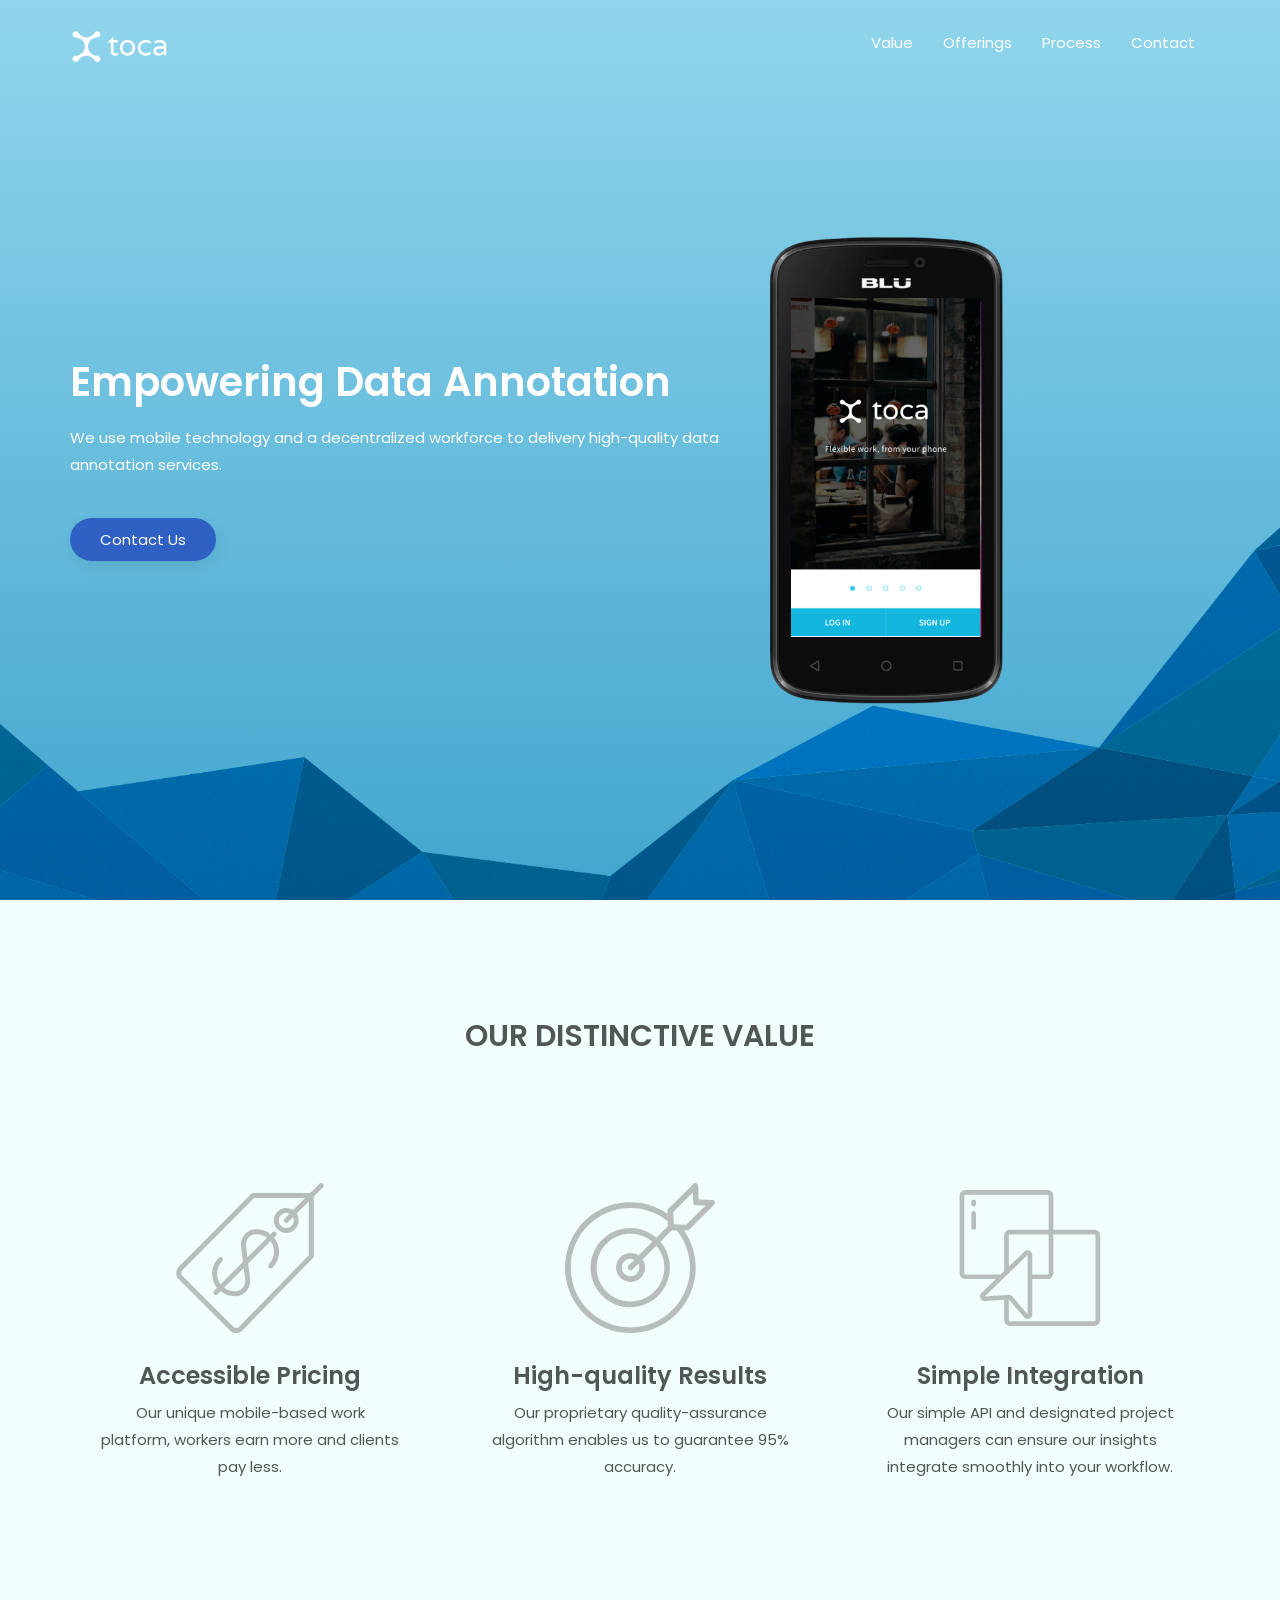
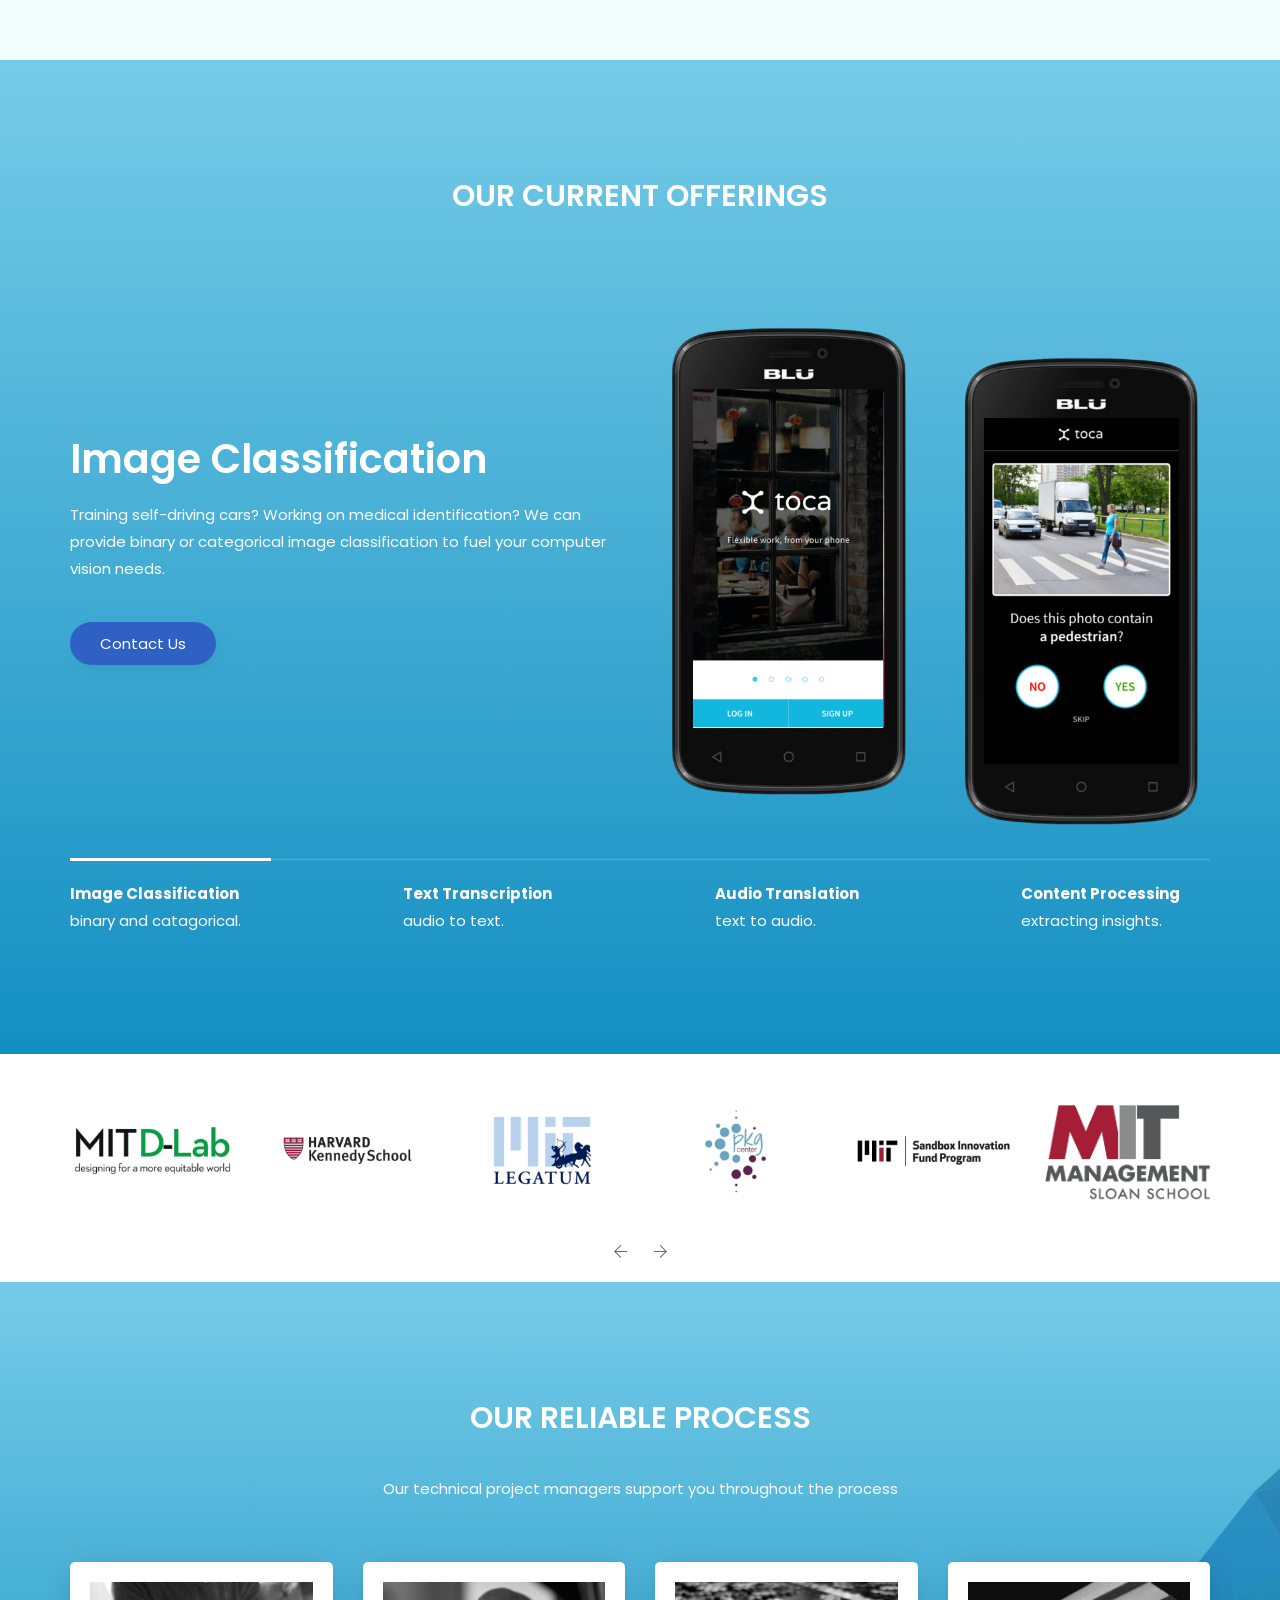
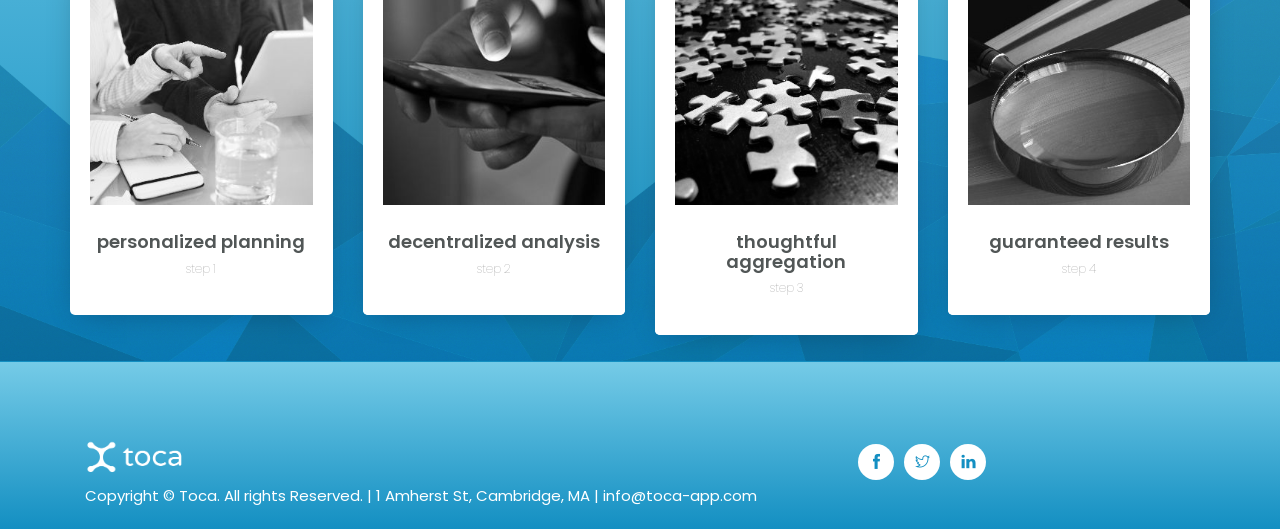
==== commit 1f8b77f2: "Fixing footer, fixing formatting issues, changing contact" ====
--- a/index.html
+++ b/index.html
@@ -2,6 +2,20 @@
 <html class="no-js" lang="zxx">
 
 <head>
+    <!-- Global site tag (gtag.js) - Google Analytics -->
+    <script async src="https://www.googletagmanager.com/gtag/js?id=UA-131176114-1"></script>
+    <script>
+        window.dataLayer = window.dataLayer || [];
+
+        function gtag() {
+            dataLayer.push(arguments);
+        }
+        gtag('js', new Date());
+
+        gtag('config', 'UA-131176114-1');
+        gtag('send', 'pageview');
+    </script>
+
     <meta charset="utf-8">
     <meta name="author" content="Toca-App">
     <meta name="description" content="Data annotation service company">
@@ -345,55 +359,19 @@
         </div>
         <br>
     </section>
-    <footer class="full-height-contact footer-area relative sky-bg" id="contact-page">
-        <div class="absolute"></div>
-        <div class="footer-top">
-            <div class="container">
-                <div class="row">
-                    <div class="col-xs-12 col-sm-6 col-sm-offset-3 text-center">
-                        <div class="page-title">
-                            <h2>Contact Us</h2>
-                        </div>
-                    </div>
-                </div>
-                <div class="row">
-                    <div class="col-xs-12 col-md-4">
-                        <address class="side-icon-boxes">
-                            <div class="side-icon-box">
-                                <div class="side-icon">
-                                    <img src="images/location-arrow.png" alt="">
-                                </div>
-                                <p><strong>Address: </strong> 1 Amherst St, Cambridge, MA</p>
-                            </div>
-                            <div class="side-icon-box">
-                                <div class="side-icon">
-                                    <img src="images/mail-arrow.png" alt="">
-                                </div>
-                                <p><strong>E-mail: </strong>
-                                    <a href="mailto:info@toca-app.com">info@toca-app.com</a>
-                                </p>
-                            </div>
-                            <div class="side-icon-box side-icon">
-                            <ul class="social-menu">
-                                <li><a href="https://www.facebook.com/tocaapp"><i class="ti-facebook"></i></a></li>
-                                <li><a href="https://twitter.com/tocaapp"><i class="ti-twitter"></i></a></li>
-                                <li><a href="https://www.linkedin.com/company/toca-app/"><i class="ti-linkedin"></i></a></li>
-                            </ul>
-                            </div>
-                        </address>
-                    </div>
-                    <div class="col-xs-12 col-md-8">
-                        <form action="process_contact_form.php" id="contact-form" method="post" class="contact-form">
-                            <div class="form-double">
-                                <input type="text" id="form-name" name="form-name" placeholder="Your name" class="form-control" required="required">
-                                <input type="text" id="form-company" name="form-company" placeholder="Your company" class="form-control" required="required">
-                            </div>
-                            <input type="email" id="form-email" name="form-email" class="form-control" placeholder="E-mail address" required="required">
-                            <input type="text" id="form-subject" name="form-subject" class="form-control" placeholder="Message">
-                            <button type="sibmit" class="button">Send</button>
-                        </form>
-                    </div>
-                </div>
+    <footer class="full-height-contact footer-space relative sky-bg" id="contact-page">
+        <div class="container">
+            <div class="col-xs-12 col-md-8">
+                <img src="images/icon.png" width="100px">
+                <p>Copyright &copy; Toca. All rights Reserved. | 1 Amherst St, Cambridge, MA | <a href="mailto:info@toca-app.com" style="color: white">info@toca-app.com</a></p>
+
+            </div>
+            <div class="col-xs-12 col-md-4">
+                <ul class="social-menu">
+                    <li><a href="https://www.facebook.com/tocaapp"><i class="ti-facebook"></i></a></li>
+                    <li><a href="https://twitter.com/tocaapp"><i class="ti-twitter"></i></a></li>
+                    <li><a href="https://www.linkedin.com/company/toca-app/"><i class="ti-linkedin"></i></a></li>
+                </ul>
             </div>
         </div>
     </footer>
--- a/style.css
+++ b/style.css
@@ -165,6 +165,10 @@
     padding: 10px;
 }
 
+.social-menu ul {
+    margin-left: 0px;
+}
+
 .social-menu li {
     display: inline-block;
     margin: 0 3px;
@@ -632,8 +636,13 @@
 }
 
 .footer-top {
-    /*margin-bottom: 150px;
-    */
+    /* padding-top: 10vh; */
+    /* padding-bottom: 10px; */
+}
+
+.footer-space {
+    padding-top: 8vh;
+    padding-bottom: 10px;
 }
 
 .full-height-footer {
@@ -690,7 +699,8 @@
     -webkit-transform: translateY(0);
     transform: translateY(0);
     -webkit-transition: 0.3s;
-    transition: 0.3s
+    transition: 0.3s;
+    padding: 20px;
 }
 
 .single-step:hover {
@@ -776,6 +786,34 @@
 
 .form-double input:last-child {
     float: right;
+}
+
+
+/*** *User ****/
+
+
+/*** *iPad and Small Screen ****/
+
+@media only screen and (min-width: 800px) and (max-width: 999px) {
+    .phone-flexible.left {
+        width: 15vw;
+        float: right;
+    }
+    .phone-flexible.right {
+        width: 15vw;
+        float: left;
+    }
+}
+
+@media only screen and (min-width: 768px) and (max-width: 800px) {
+    .phone-flexible.left {
+        width: 20vw;
+        float: right;
+    }
+    .phone-flexible.right {
+        width: 20vw;
+        float: left;
+    }
 }
 
 
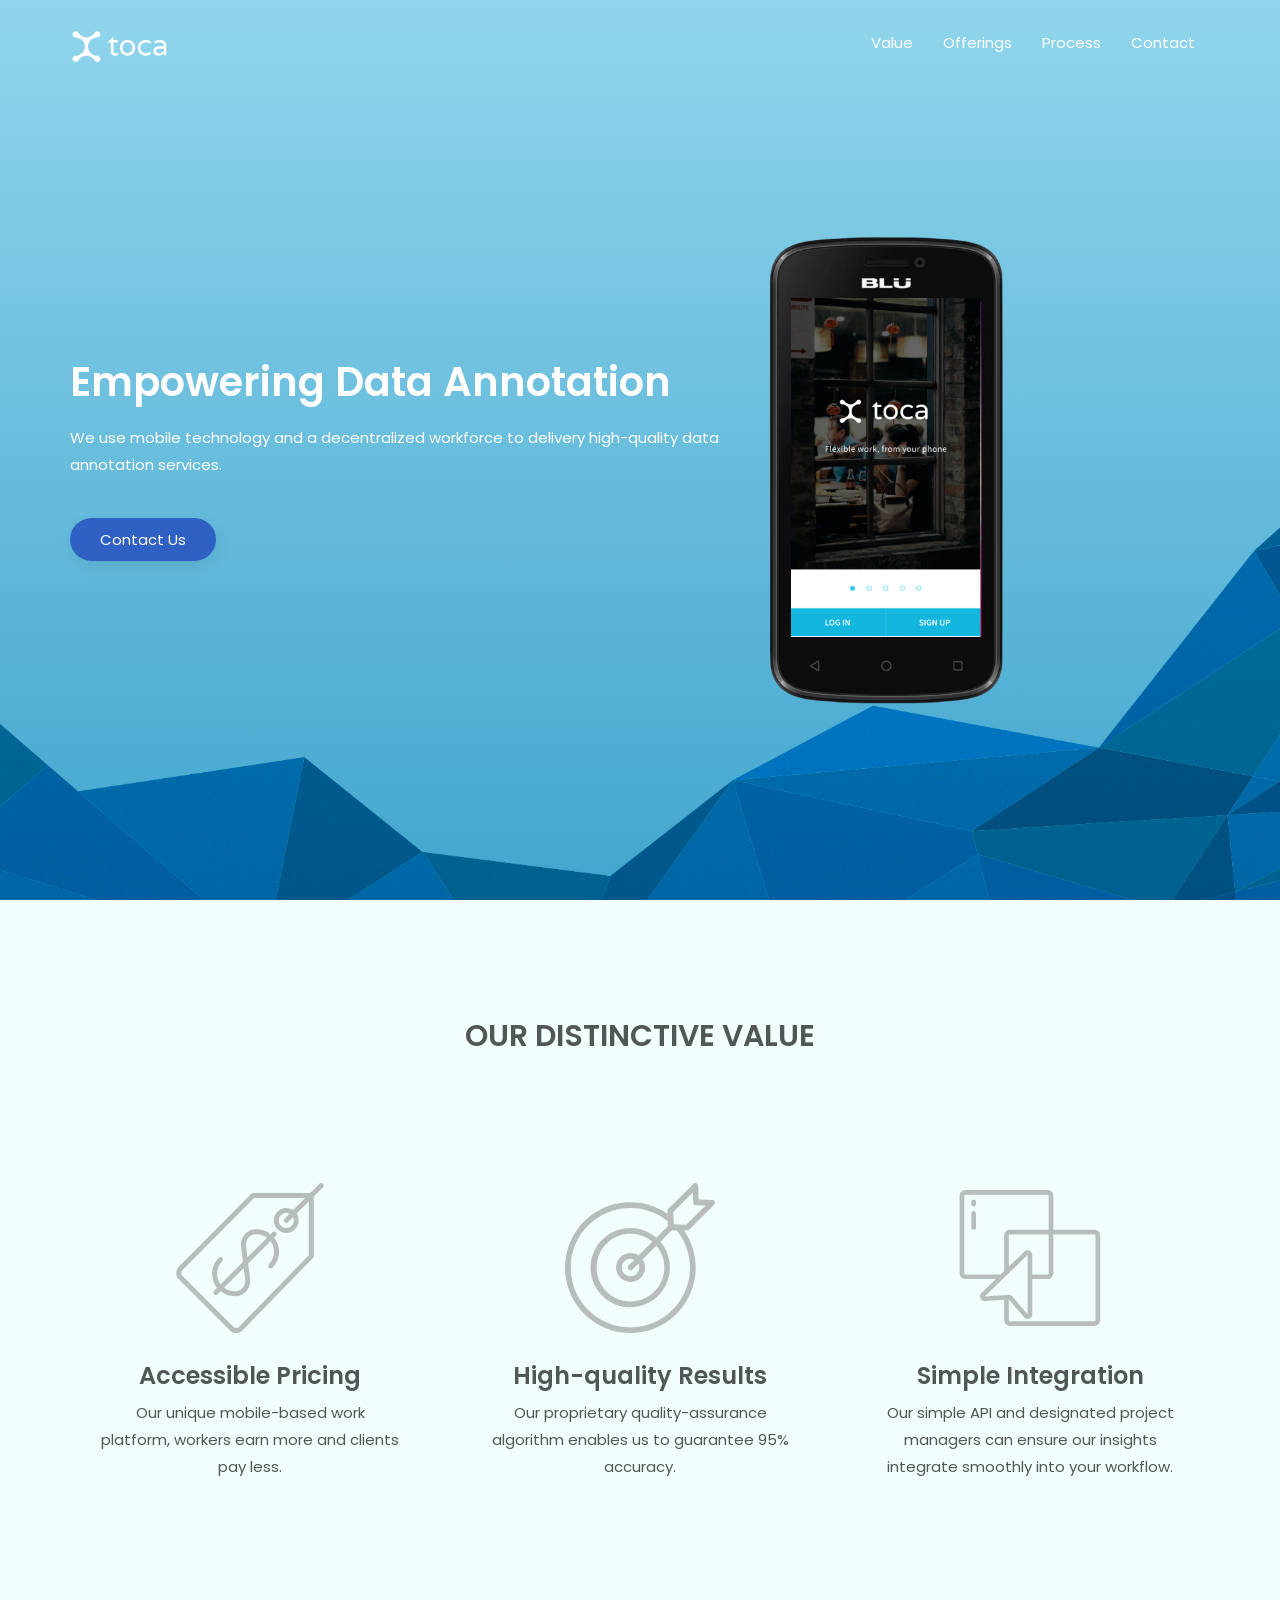
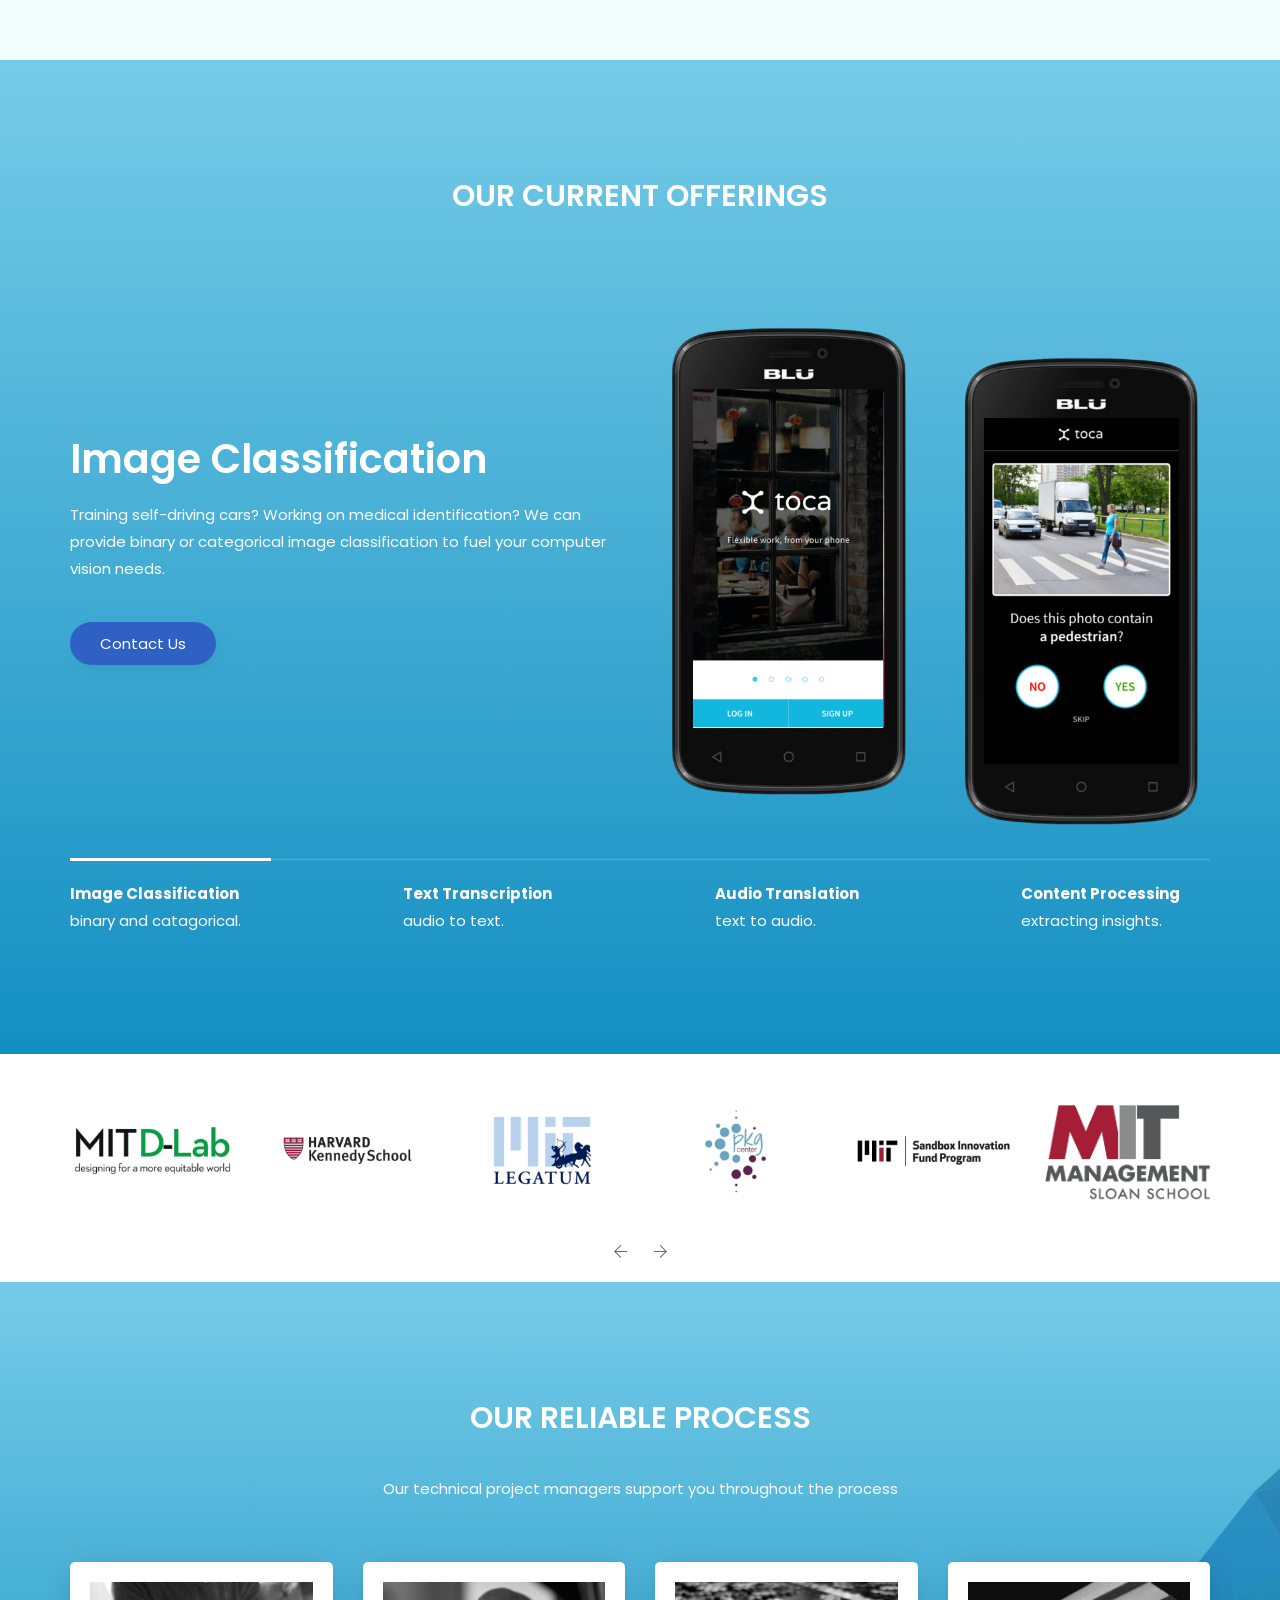
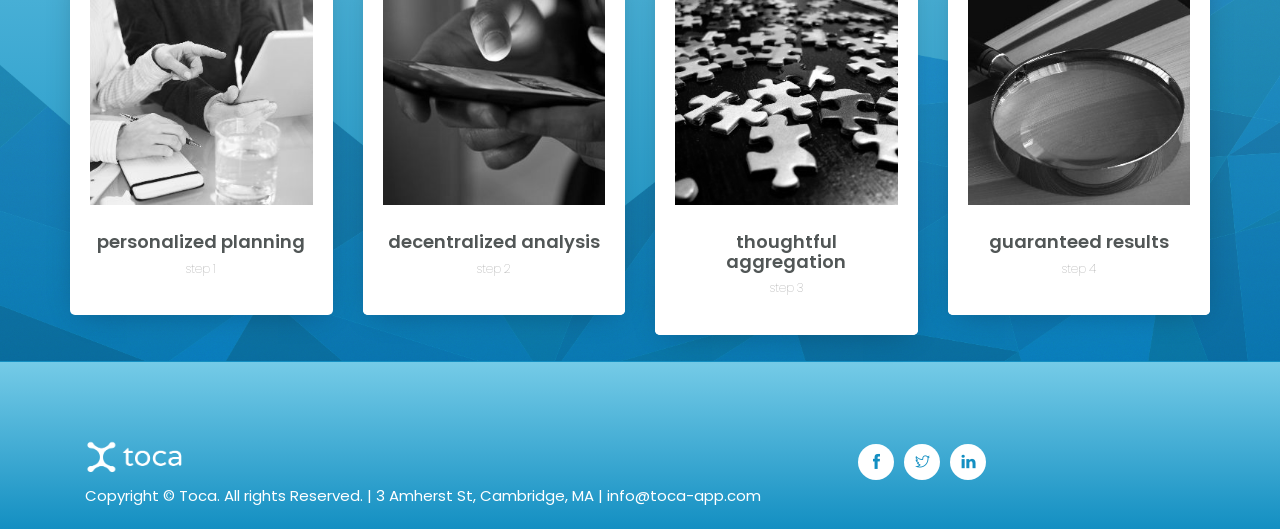
==== commit 84c9b5ab: "Update address Changed address to match business cards: 3 Ames Street" ====
--- a/index.html
+++ b/index.html
@@ -363,7 +363,7 @@
         <div class="container">
             <div class="col-xs-12 col-md-8">
                 <img src="images/icon.png" width="100px">
-                <p>Copyright &copy; Toca. All rights Reserved. | 1 Amherst St, Cambridge, MA | <a href="mailto:info@toca-app.com" style="color: white">info@toca-app.com</a></p>
+                <p>Copyright &copy; Toca. All rights Reserved. | 3 Amherst St, Cambridge, MA | <a href="mailto:info@toca-app.com" style="color: white">info@toca-app.com</a></p>
 
             </div>
             <div class="col-xs-12 col-md-4">
--- a/style.css
+++ b/style.css
@@ -803,6 +803,11 @@
         width: 15vw;
         float: left;
     }
+    .phone-img {
+        width: 15vw;
+        margin-top: 5vh;
+        display: none;
+    }
 }
 
 @media only screen and (min-width: 768px) and (max-width: 800px) {
@@ -813,6 +818,11 @@
     .phone-flexible.right {
         width: 20vw;
         float: left;
+    }
+    .phone-img {
+        width: 15vw;
+        margin-top: 5vh;
+        display: none;
     }
 }
 
